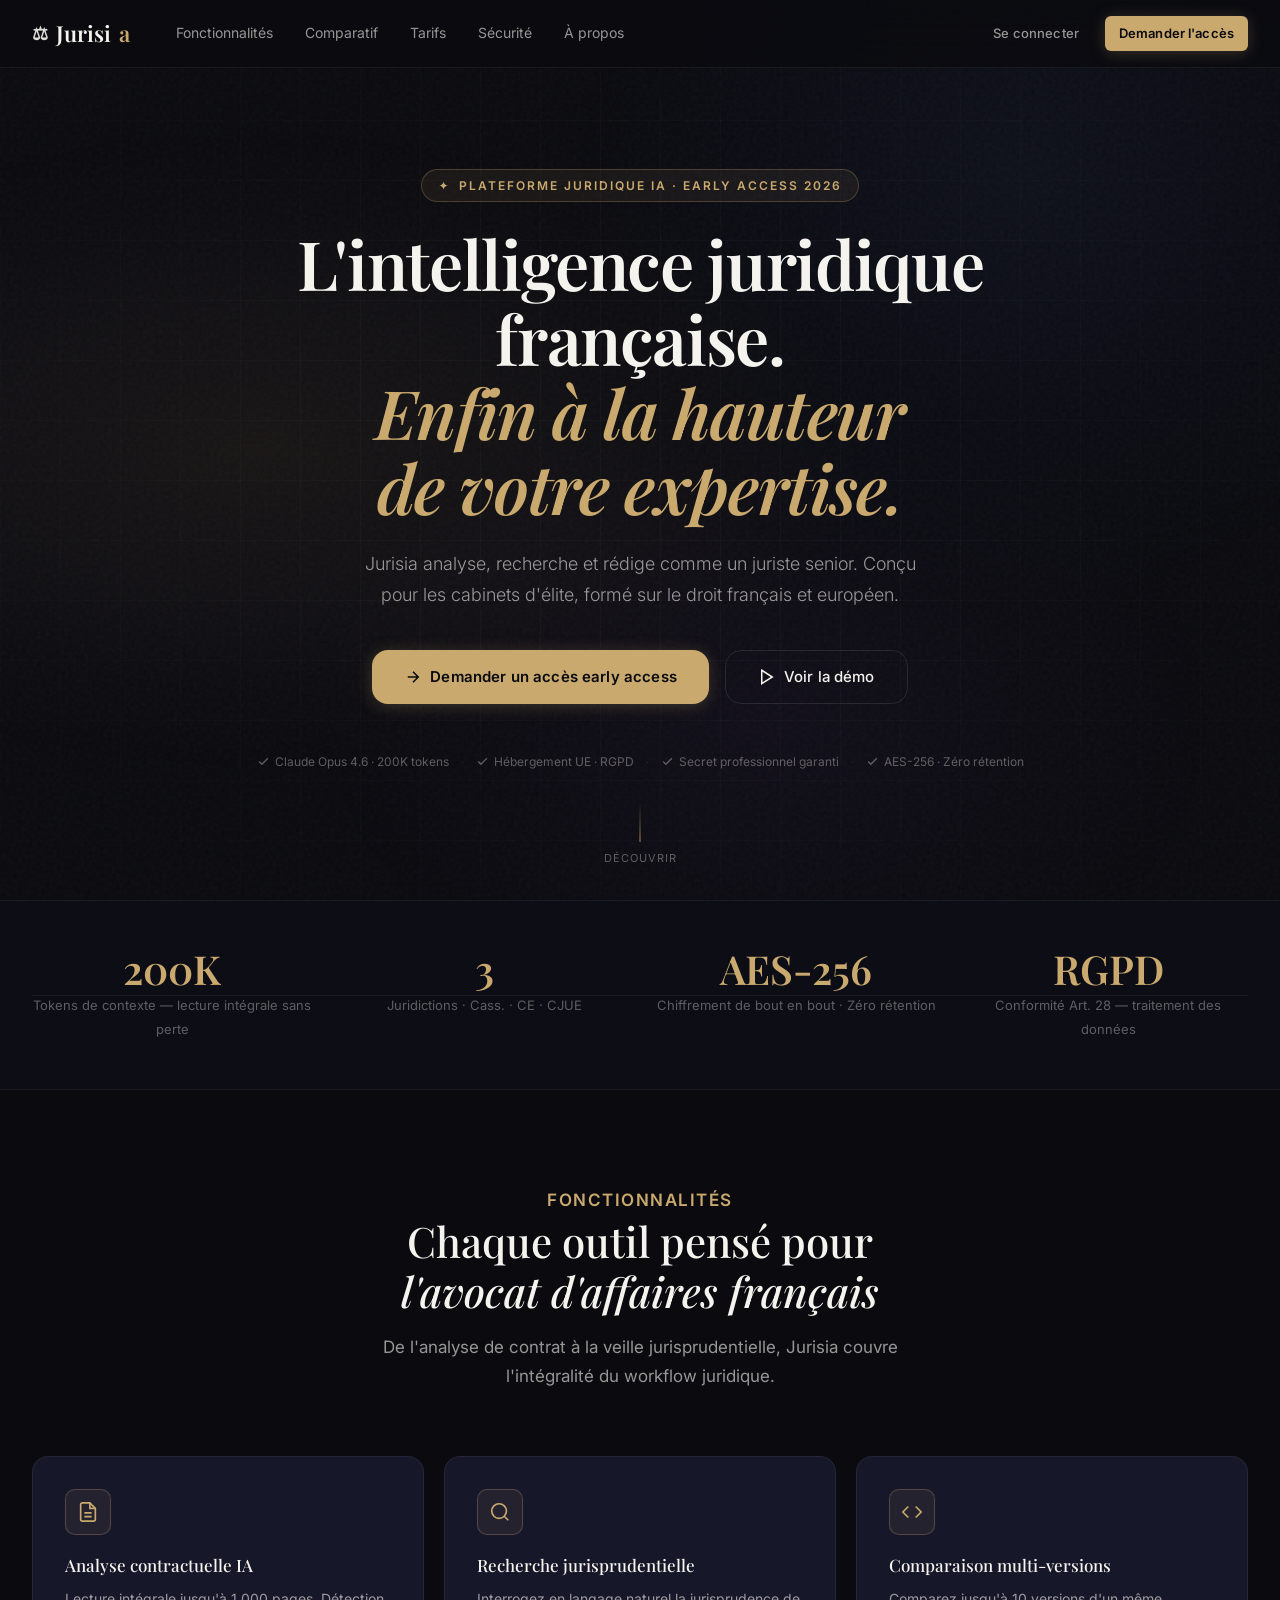
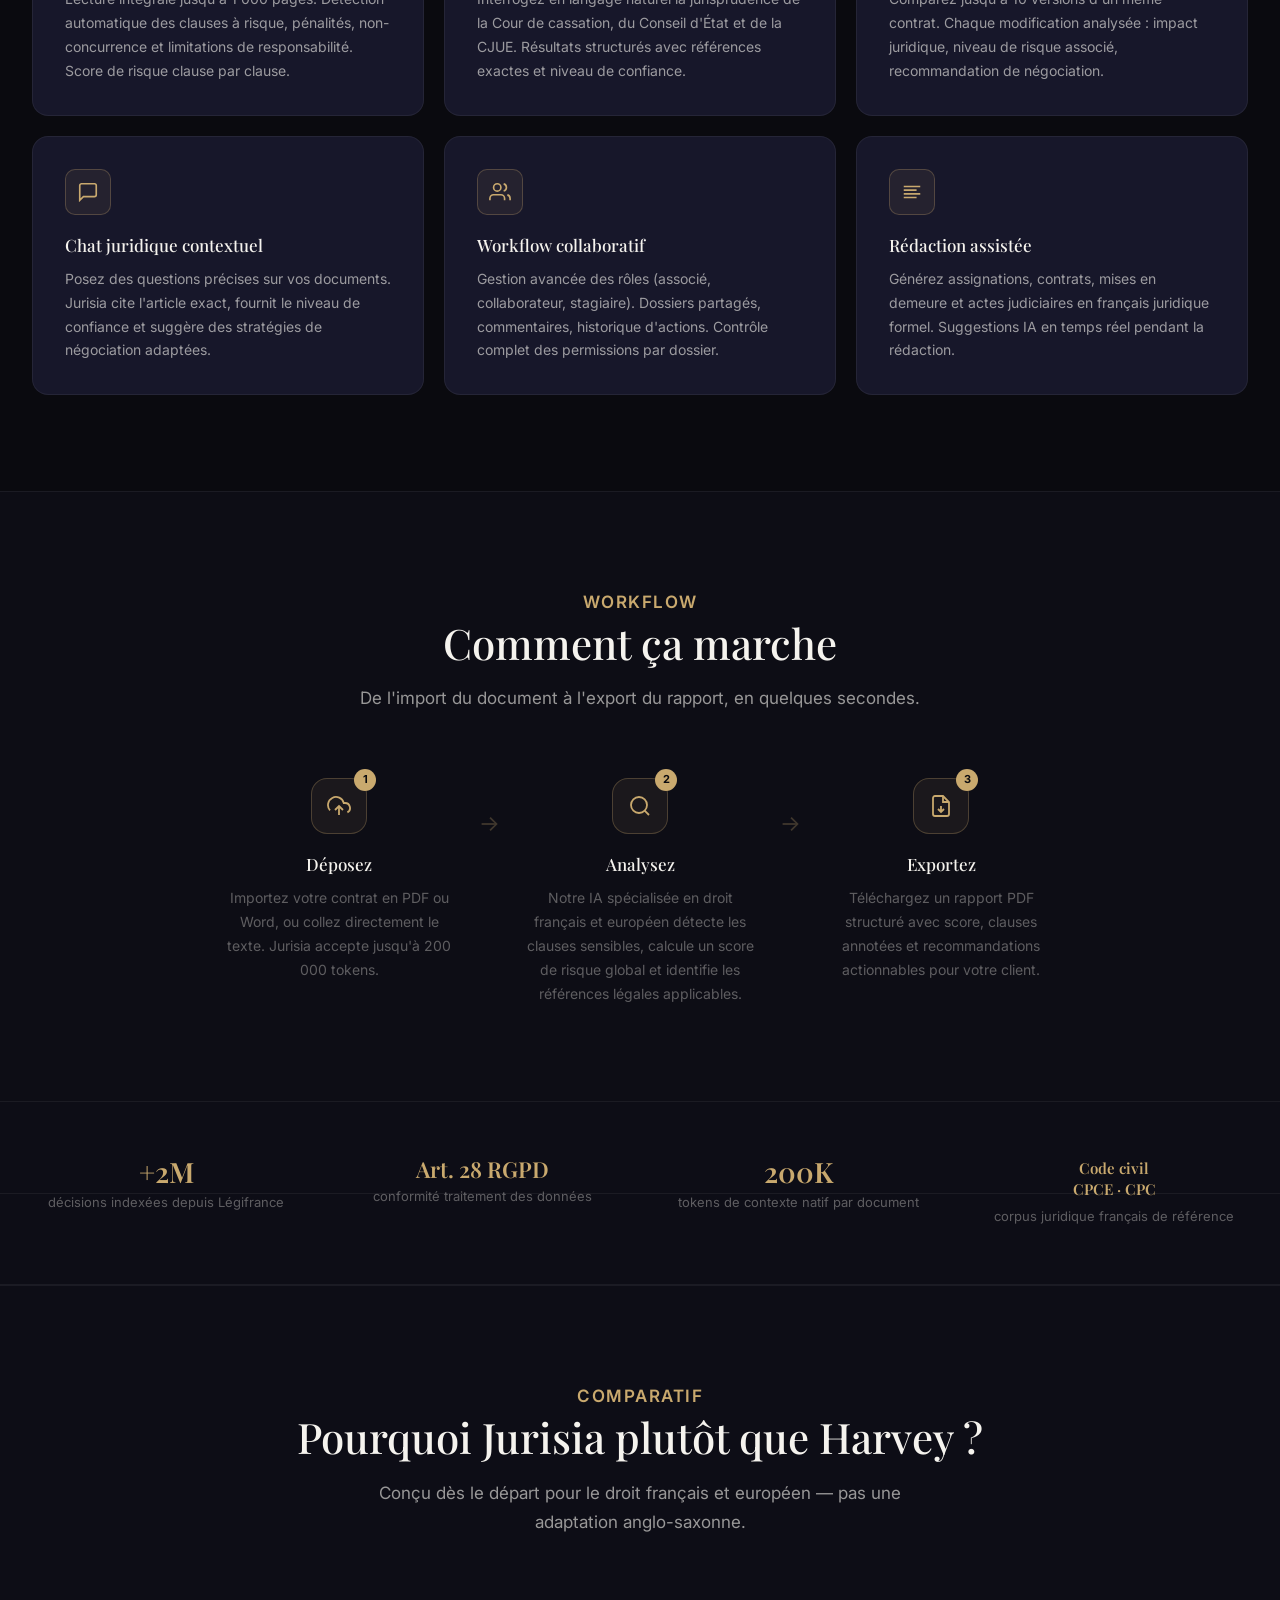
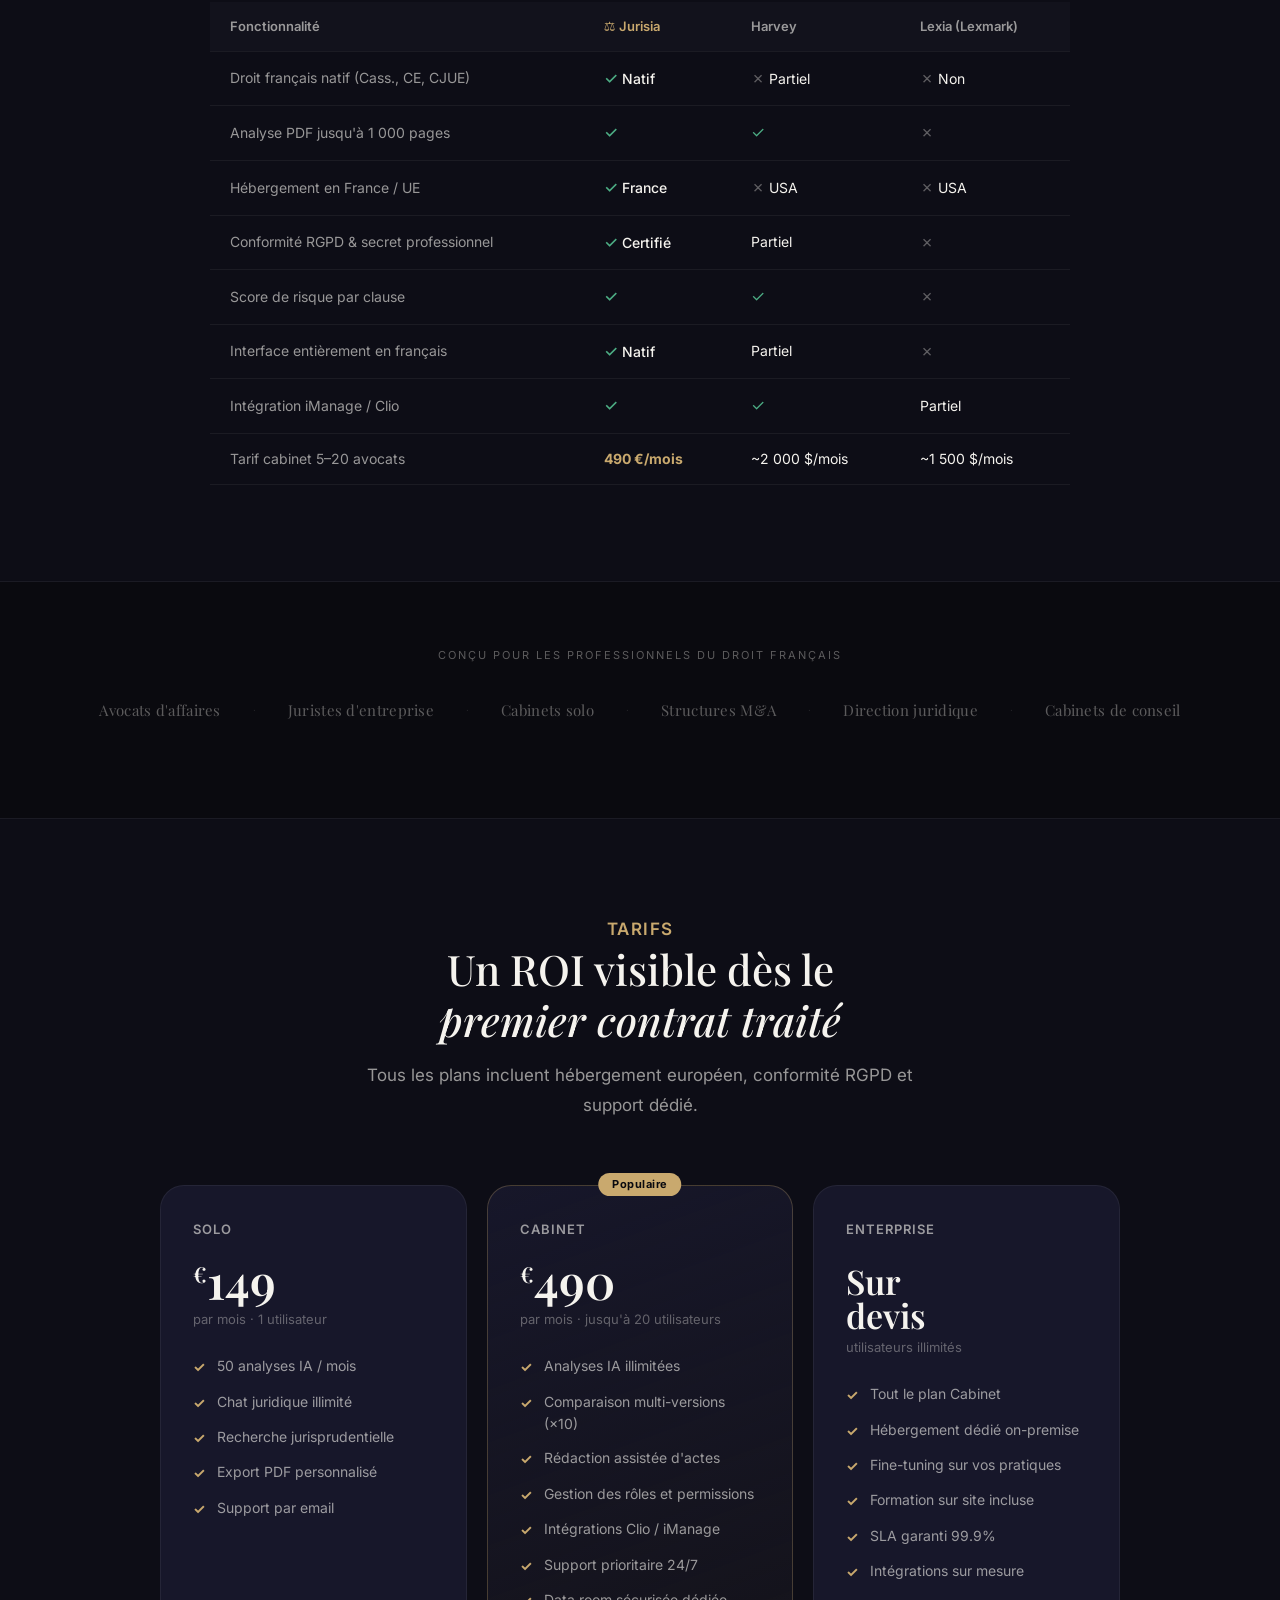
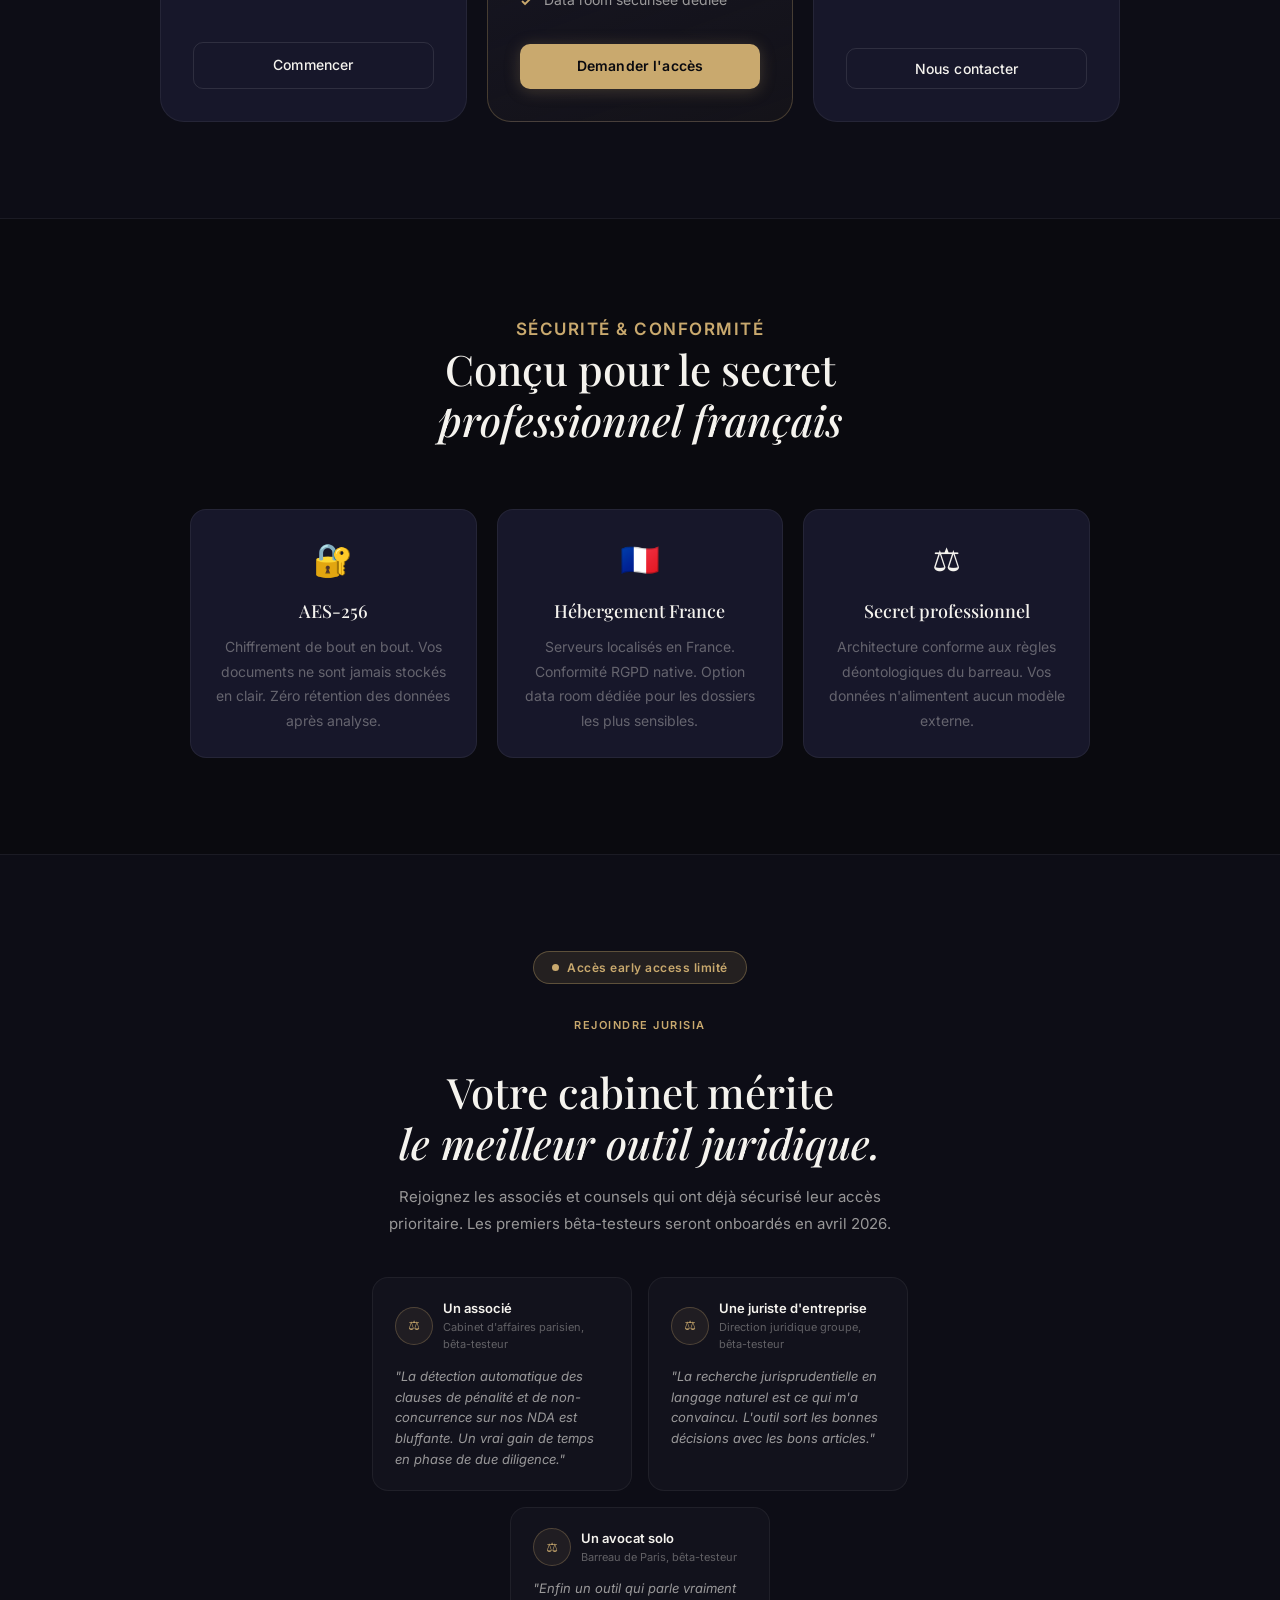
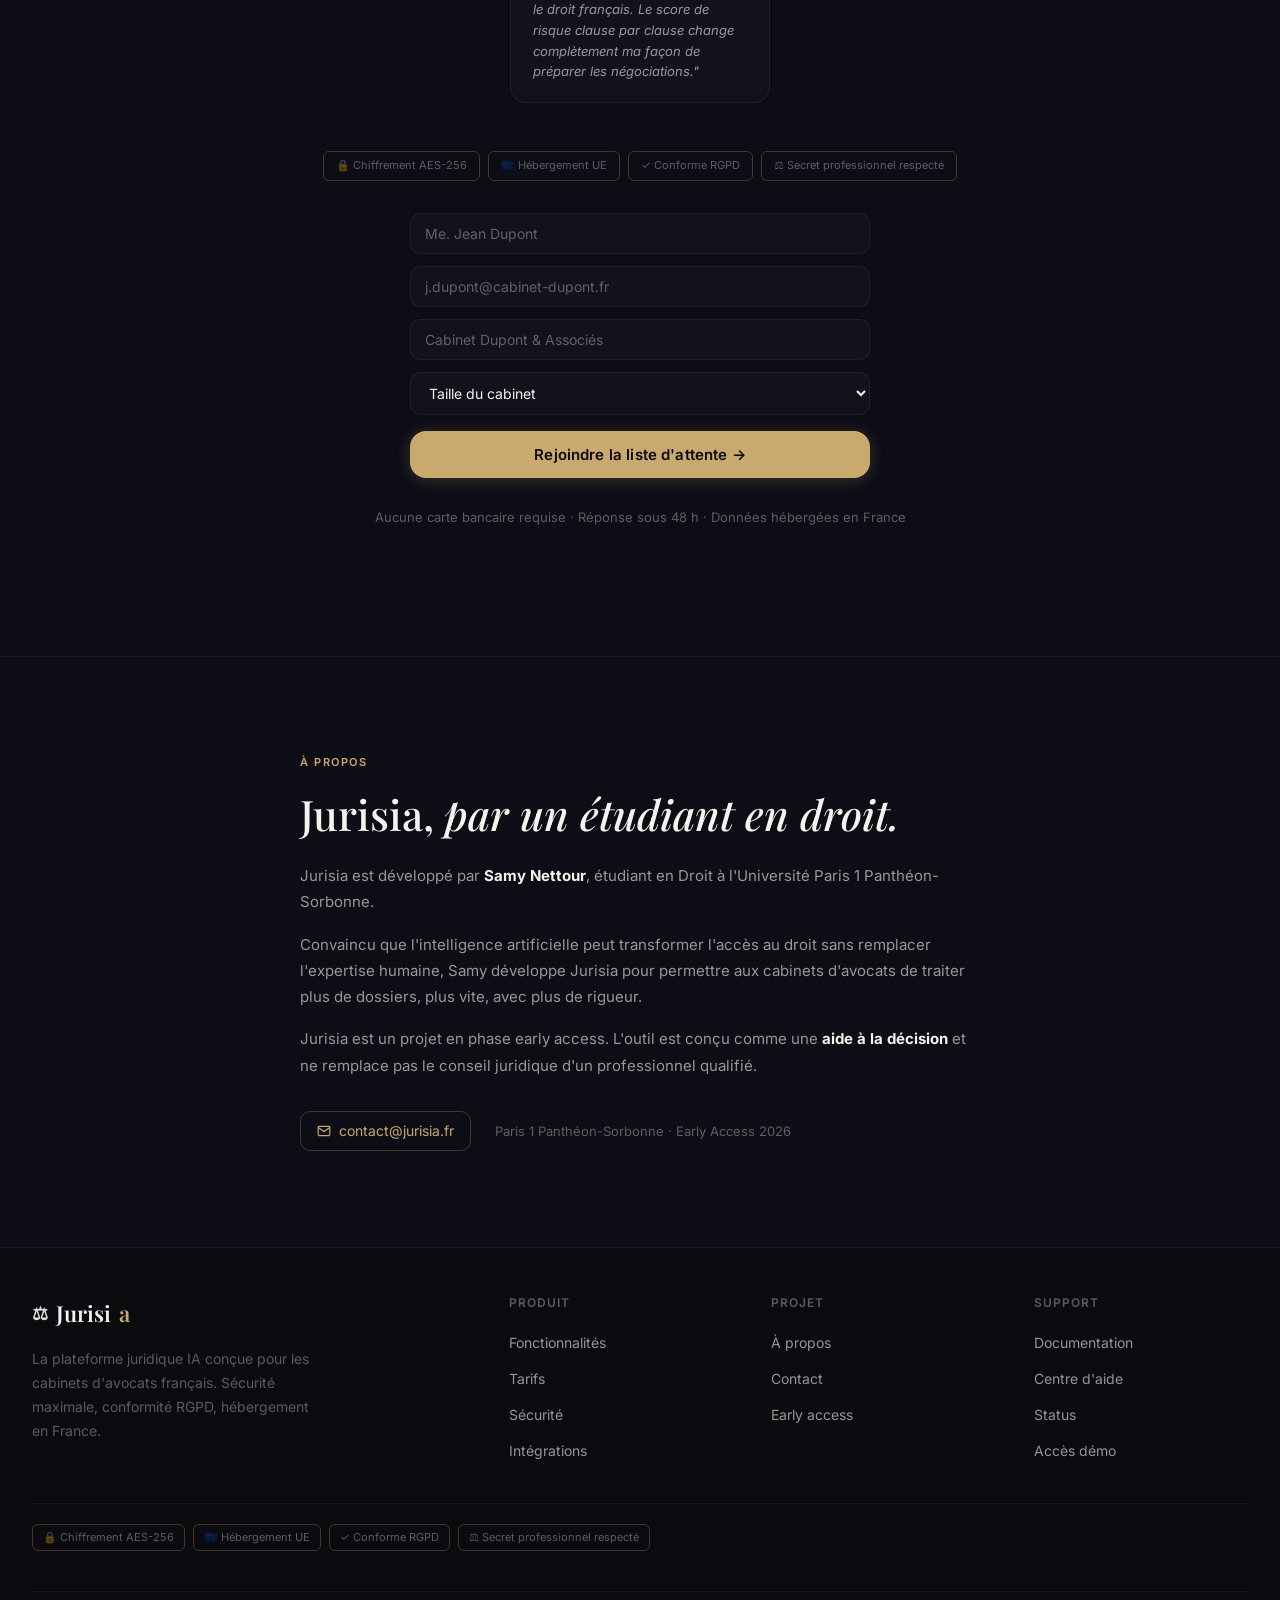
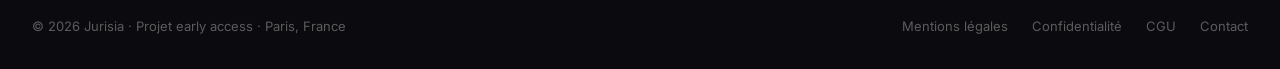
==== index.html @ a49a8536 "premier commit Jurisia" ====
<!DOCTYPE html>
<html lang="fr">
<head>
  <meta charset="UTF-8" />
  <meta name="viewport" content="width=device-width, initial-scale=1.0" />
  <title>Jurisia — Intelligence juridique française</title>
  <meta name="description" content="Jurisia analyse vos contrats et recherche la jurisprudence française et européenne grâce à l'IA." />
  <link rel="stylesheet" href="styles.css" />
</head>
<body>

<!-- ══ NAVIGATION ══ -->
<nav class="landing-nav" id="nav">
  <div class="nav-inner">
    <a href="index.html" class="logo">
      <span class="logo-icon">⚖</span>
      Jurisi<span class="logo-accent">a</span>
    </a>
    <div class="nav-links">
      <a href="#fonctionnalites">Fonctionnalités</a>
      <a href="#comparaison">Comparatif</a>
      <a href="#tarifs">Tarifs</a>
      <a href="#securite">Sécurité</a>
      <a href="#apropos">À propos</a>
    </div>
    <div class="nav-cta">
      <a href="dashboard.html" class="btn btn-ghost btn-sm">Se connecter</a>
      <a href="dashboard.html" class="btn btn-primary btn-sm">Demander l'accès</a>
    </div>
  </div>
</nav>

<!-- ══ HERO ══ -->
<section class="hero">
  <div class="hero-bg"></div>
  <div class="hero-grid"></div>

  <div class="hero-content">
    <div class="hero-eyebrow">
      <span>✦</span>
      Plateforme juridique IA · Early Access 2026
    </div>

    <h1 class="hero-title">
      L'intelligence juridique française.<br />
      <em>Enfin à la hauteur<br />de votre expertise.</em>
    </h1>

    <p class="hero-subtitle">
      Jurisia analyse, recherche et rédige comme un juriste senior. Conçu pour les cabinets d'élite, formé sur le droit français et européen.
    </p>

    <div class="hero-ctas">
      <a href="dashboard.html" class="btn btn-primary btn-lg">
        <svg width="18" height="18" viewBox="0 0 24 24" fill="none" stroke="currentColor" stroke-width="2"><path d="M5 12h14M12 5l7 7-7 7"/></svg>
        Demander un accès early access
      </a>
      <a href="dashboard.html" class="btn btn-outline btn-lg">
        <svg width="18" height="18" viewBox="0 0 24 24" fill="none" stroke="currentColor" stroke-width="2"><polygon points="5 3 19 12 5 21 5 3"/></svg>
        Voir la démo
      </a>
    </div>

    <div class="hero-trust">
      <span class="trust-item">
        <svg width="13" height="13" viewBox="0 0 24 24" fill="none" stroke="currentColor" stroke-width="2.5"><polyline points="20 6 9 17 4 12"/></svg>
        Claude Opus 4.6 · 200K tokens
      </span>
      <span class="trust-sep">·</span>
      <span class="trust-item">
        <svg width="13" height="13" viewBox="0 0 24 24" fill="none" stroke="currentColor" stroke-width="2.5"><polyline points="20 6 9 17 4 12"/></svg>
        Hébergement UE · RGPD
      </span>
      <span class="trust-sep">·</span>
      <span class="trust-item">
        <svg width="13" height="13" viewBox="0 0 24 24" fill="none" stroke="currentColor" stroke-width="2.5"><polyline points="20 6 9 17 4 12"/></svg>
        Secret professionnel garanti
      </span>
      <span class="trust-sep">·</span>
      <span class="trust-item">
        <svg width="13" height="13" viewBox="0 0 24 24" fill="none" stroke="currentColor" stroke-width="2.5"><polyline points="20 6 9 17 4 12"/></svg>
        AES-256 · Zéro rétention
      </span>
    </div>
  </div>

  <div class="scroll-indicator">
    <div class="scroll-indicator-line"></div>
    <span>Découvrir</span>
  </div>
</section>

<!-- ══ STATS ══ -->
<section class="stats-bar reveal">
  <div class="stats-inner">
    <div class="stat-item">
      <span class="stat-num">200K</span>
      <span class="stat-label">Tokens de contexte — lecture intégrale sans perte</span>
    </div>
    <div class="stat-item">
      <span class="stat-num">3</span>
      <span class="stat-label">Juridictions · Cass. · CE · CJUE</span>
    </div>
    <div class="stat-item">
      <span class="stat-num">AES-256</span>
      <span class="stat-label">Chiffrement de bout en bout · Zéro rétention</span>
    </div>
    <div class="stat-item">
      <span class="stat-num">RGPD</span>
      <span class="stat-label">Conformité Art. 28 — traitement des données</span>
    </div>
  </div>
</section>

<!-- ══ FEATURES ══ -->
<section id="fonctionnalites" style="background: var(--bg);">
  <div class="section-wrap">
    <div class="section-header reveal">
      <p class="section-label">Fonctionnalités</p>
      <h2>Chaque outil pensé pour<br /><em>l'avocat d'affaires français</em></h2>
      <p>De l'analyse de contrat à la veille jurisprudentielle, Jurisia couvre l'intégralité du workflow juridique.</p>
    </div>

    <div class="features-grid">
      <div class="feature-card reveal reveal-delay-1">
        <div class="feature-icon">
          <svg width="22" height="22" viewBox="0 0 24 24" fill="none" stroke="currentColor" stroke-width="1.8"><path d="M14 2H6a2 2 0 0 0-2 2v16a2 2 0 0 0 2 2h12a2 2 0 0 0 2-2V8z"/><polyline points="14 2 14 8 20 8"/><line x1="16" y1="13" x2="8" y2="13"/><line x1="16" y1="17" x2="8" y2="17"/></svg>
        </div>
        <h3>Analyse contractuelle IA</h3>
        <p>Lecture intégrale jusqu'à 1 000 pages. Détection automatique des clauses à risque, pénalités, non-concurrence et limitations de responsabilité. Score de risque clause par clause.</p>
      </div>

      <div class="feature-card reveal reveal-delay-2">
        <div class="feature-icon">
          <svg width="22" height="22" viewBox="0 0 24 24" fill="none" stroke="currentColor" stroke-width="1.8"><circle cx="11" cy="11" r="8"/><path d="m21 21-4.35-4.35"/></svg>
        </div>
        <h3>Recherche jurisprudentielle</h3>
        <p>Interrogez en langage naturel la jurisprudence de la Cour de cassation, du Conseil d'État et de la CJUE. Résultats structurés avec références exactes et niveau de confiance.</p>
      </div>

      <div class="feature-card reveal reveal-delay-3">
        <div class="feature-icon">
          <svg width="22" height="22" viewBox="0 0 24 24" fill="none" stroke="currentColor" stroke-width="1.8"><polyline points="16 18 22 12 16 6"/><polyline points="8 6 2 12 8 18"/></svg>
        </div>
        <h3>Comparaison multi-versions</h3>
        <p>Comparez jusqu'à 10 versions d'un même contrat. Chaque modification analysée : impact juridique, niveau de risque associé, recommandation de négociation.</p>
      </div>

      <div class="feature-card reveal reveal-delay-1">
        <div class="feature-icon">
          <svg width="22" height="22" viewBox="0 0 24 24" fill="none" stroke="currentColor" stroke-width="1.8"><path d="M21 15a2 2 0 0 1-2 2H7l-4 4V5a2 2 0 0 1 2-2h14a2 2 0 0 1 2 2z"/></svg>
        </div>
        <h3>Chat juridique contextuel</h3>
        <p>Posez des questions précises sur vos documents. Jurisia cite l'article exact, fournit le niveau de confiance et suggère des stratégies de négociation adaptées.</p>
      </div>

      <div class="feature-card reveal reveal-delay-2">
        <div class="feature-icon">
          <svg width="22" height="22" viewBox="0 0 24 24" fill="none" stroke="currentColor" stroke-width="1.8"><path d="M17 21v-2a4 4 0 0 0-4-4H5a4 4 0 0 0-4 4v2"/><circle cx="9" cy="7" r="4"/><path d="M23 21v-2a4 4 0 0 0-3-3.87"/><path d="M16 3.13a4 4 0 0 1 0 7.75"/></svg>
        </div>
        <h3>Workflow collaboratif</h3>
        <p>Gestion avancée des rôles (associé, collaborateur, stagiaire). Dossiers partagés, commentaires, historique d'actions. Contrôle complet des permissions par dossier.</p>
      </div>

      <div class="feature-card reveal reveal-delay-3">
        <div class="feature-icon">
          <svg width="22" height="22" viewBox="0 0 24 24" fill="none" stroke="currentColor" stroke-width="1.8"><line x1="17" y1="10" x2="3" y2="10"/><line x1="21" y1="6" x2="3" y2="6"/><line x1="21" y1="14" x2="3" y2="14"/><line x1="17" y1="18" x2="3" y2="18"/></svg>
        </div>
        <h3>Rédaction assistée</h3>
        <p>Générez assignations, contrats, mises en demeure et actes judiciaires en français juridique formel. Suggestions IA en temps réel pendant la rédaction.</p>
      </div>
    </div>
  </div>
</section>

<!-- ══ COMMENT ÇA MARCHE ══ -->
<section style="background:#0D0D15;border-top:1px solid var(--border);border-bottom:1px solid var(--border);">
  <div class="section-wrap">
    <div class="section-header reveal">
      <p class="section-label">Workflow</p>
      <h2>Comment ça marche</h2>
      <p>De l'import du document à l'export du rapport, en quelques secondes.</p>
    </div>

    <div style="display:flex;align-items:flex-start;gap:0;flex-wrap:wrap;justify-content:center;margin-top:var(--space-12);" class="reveal">

      <!-- Étape 1 -->
      <div style="flex:1;min-width:220px;max-width:280px;text-align:center;padding:0 var(--space-6);">
        <div style="width:56px;height:56px;background:var(--gold-pale);border:1px solid var(--border-gold);border-radius:var(--r-lg);display:flex;align-items:center;justify-content:center;margin:0 auto var(--space-5);position:relative;">
          <svg width="24" height="24" viewBox="0 0 24 24" fill="none" stroke="var(--gold)" stroke-width="1.8"><polyline points="16 16 12 12 8 16"/><line x1="12" y1="12" x2="12" y2="21"/><path d="M20.39 18.39A5 5 0 0 0 18 9h-1.26A8 8 0 1 0 3 16.3"/></svg>
          <span style="position:absolute;top:-10px;right:-10px;width:22px;height:22px;background:var(--gold);color:var(--bg);border-radius:50%;font-size:11px;font-weight:700;display:flex;align-items:center;justify-content:center;">1</span>
        </div>
        <h4 style="font-family:'Playfair Display',serif;font-size:17px;margin-bottom:var(--space-3);color:var(--text);">Déposez</h4>
        <p style="font-size:14px;color:var(--text-3);line-height:1.7;">Importez votre contrat en PDF ou Word, ou collez directement le texte. Jurisia accepte jusqu'à 200 000 tokens.</p>
      </div>

      <!-- Flèche -->
      <div style="display:flex;align-items:center;padding-top:28px;color:var(--border-gold);font-size:22px;flex-shrink:0;">→</div>

      <!-- Étape 2 -->
      <div style="flex:1;min-width:220px;max-width:280px;text-align:center;padding:0 var(--space-6);">
        <div style="width:56px;height:56px;background:var(--gold-pale);border:1px solid var(--border-gold);border-radius:var(--r-lg);display:flex;align-items:center;justify-content:center;margin:0 auto var(--space-5);position:relative;">
          <svg width="24" height="24" viewBox="0 0 24 24" fill="none" stroke="var(--gold)" stroke-width="1.8"><circle cx="11" cy="11" r="8"/><path d="m21 21-4.35-4.35"/></svg>
          <span style="position:absolute;top:-10px;right:-10px;width:22px;height:22px;background:var(--gold);color:var(--bg);border-radius:50%;font-size:11px;font-weight:700;display:flex;align-items:center;justify-content:center;">2</span>
        </div>
        <h4 style="font-family:'Playfair Display',serif;font-size:17px;margin-bottom:var(--space-3);color:var(--text);">Analysez</h4>
        <p style="font-size:14px;color:var(--text-3);line-height:1.7;">Notre IA spécialisée en droit français et européen détecte les clauses sensibles, calcule un score de risque global et identifie les références légales applicables.</p>
      </div>

      <!-- Flèche -->
      <div style="display:flex;align-items:center;padding-top:28px;color:var(--border-gold);font-size:22px;flex-shrink:0;">→</div>

      <!-- Étape 3 -->
      <div style="flex:1;min-width:220px;max-width:280px;text-align:center;padding:0 var(--space-6);">
        <div style="width:56px;height:56px;background:var(--gold-pale);border:1px solid var(--border-gold);border-radius:var(--r-lg);display:flex;align-items:center;justify-content:center;margin:0 auto var(--space-5);position:relative;">
          <svg width="24" height="24" viewBox="0 0 24 24" fill="none" stroke="var(--gold)" stroke-width="1.8"><path d="M14 2H6a2 2 0 0 0-2 2v16a2 2 0 0 0 2 2h12a2 2 0 0 0 2-2V8z"/><polyline points="14 2 14 8 20 8"/><path d="M12 18v-6M9 15l3 3 3-3"/></svg>
          <span style="position:absolute;top:-10px;right:-10px;width:22px;height:22px;background:var(--gold);color:var(--bg);border-radius:50%;font-size:11px;font-weight:700;display:flex;align-items:center;justify-content:center;">3</span>
        </div>
        <h4 style="font-family:'Playfair Display',serif;font-size:17px;margin-bottom:var(--space-3);color:var(--text);">Exportez</h4>
        <p style="font-size:14px;color:var(--text-3);line-height:1.7;">Téléchargez un rapport PDF structuré avec score, clauses annotées et recommandations actionnables pour votre client.</p>
      </div>

    </div>
  </div>
</section>

<!-- ══ CHIFFRES LÉGAUX ══ -->
<section style="background:var(--bg-surface);border-bottom:1px solid var(--border);">
  <div class="stats-inner reveal" style="padding:var(--space-10) var(--space-6);">
    <div class="stat-item">
      <span class="stat-num" style="font-size:28px;">+2M</span>
      <span class="stat-label">décisions indexées depuis Légifrance</span>
    </div>
    <div class="stat-item">
      <span class="stat-num" style="font-size:22px;letter-spacing:0;">Art. 28 RGPD</span>
      <span class="stat-label">conformité traitement des données</span>
    </div>
    <div class="stat-item">
      <span class="stat-num" style="font-size:28px;">200K</span>
      <span class="stat-label">tokens de contexte natif par document</span>
    </div>
    <div class="stat-item">
      <span class="stat-num" style="font-size:15px;letter-spacing:0;line-height:1.4;">Code civil<br/>CPCE · CPC</span>
      <span class="stat-label">corpus juridique français de référence</span>
    </div>
  </div>
</section>

<!-- ══ COMPARISON ══ -->
<section id="comparaison" class="comparison-wrap">
  <div class="section-wrap" style="padding-top:0;padding-bottom:0;">
    <div class="section-header reveal">
      <p class="section-label">Comparatif</p>
      <h2>Pourquoi Jurisia plutôt que Harvey ?</h2>
      <p>Conçu dès le départ pour le droit français et européen — pas une adaptation anglo-saxonne.</p>
    </div>
    <div class="compare-table-wrap reveal">
      <table class="compare-table">
        <thead>
          <tr>
            <th>Fonctionnalité</th>
            <th class="highlight-col">⚖ Jurisia</th>
            <th>Harvey</th>
            <th>Lexia (Lexmark)</th>
          </tr>
        </thead>
        <tbody>
          <tr><td>Droit français natif (Cass., CE, CJUE)</td><td class="highlight-col"><span class="check">✓</span> Natif</td><td><span class="cross">✗</span> Partiel</td><td><span class="cross">✗</span> Non</td></tr>
          <tr><td>Analyse PDF jusqu'à 1 000 pages</td><td class="highlight-col"><span class="check">✓</span></td><td><span class="check">✓</span></td><td><span class="cross">✗</span></td></tr>
          <tr><td>Hébergement en France / UE</td><td class="highlight-col"><span class="check">✓</span> France</td><td><span class="cross">✗</span> USA</td><td><span class="cross">✗</span> USA</td></tr>
          <tr><td>Conformité RGPD & secret professionnel</td><td class="highlight-col"><span class="check">✓</span> Certifié</td><td>Partiel</td><td><span class="cross">✗</span></td></tr>
          <tr><td>Score de risque par clause</td><td class="highlight-col"><span class="check">✓</span></td><td><span class="check">✓</span></td><td><span class="cross">✗</span></td></tr>
          <tr><td>Interface entièrement en français</td><td class="highlight-col"><span class="check">✓</span> Natif</td><td>Partiel</td><td><span class="cross">✗</span></td></tr>
          <tr><td>Intégration iManage / Clio</td><td class="highlight-col"><span class="check">✓</span></td><td><span class="check">✓</span></td><td>Partiel</td></tr>
          <tr><td>Tarif cabinet 5–20 avocats</td><td class="highlight-col"><strong style="color:var(--gold)">490 €/mois</strong></td><td>~2 000 $/mois</td><td>~1 500 $/mois</td></tr>
        </tbody>
      </table>
    </div>
  </div>
</section>

<!-- ══ TARGET AUDIENCE ══ -->
<section style="background:var(--bg);">
  <div class="trusted-wrap reveal">
    <p class="trusted-label">Conçu pour les professionnels du droit français</p>
    <div class="trusted-logos">
      <span class="trusted-firm">Avocats d'affaires</span>
      <span class="trust-sep" style="color:var(--border-md)">·</span>
      <span class="trusted-firm">Juristes d'entreprise</span>
      <span class="trust-sep" style="color:var(--border-md)">·</span>
      <span class="trusted-firm">Cabinets solo</span>
      <span class="trust-sep" style="color:var(--border-md)">·</span>
      <span class="trusted-firm">Structures M&amp;A</span>
      <span class="trust-sep" style="color:var(--border-md)">·</span>
      <span class="trusted-firm">Direction juridique</span>
      <span class="trust-sep" style="color:var(--border-md)">·</span>
      <span class="trusted-firm">Cabinets de conseil</span>
    </div>
  </div>
</section>

<!-- ══ PRICING ══ -->
<section id="tarifs" style="background:var(--bg-surface);border-top:1px solid var(--border);border-bottom:1px solid var(--border);">
  <div class="section-wrap">
    <div class="section-header reveal">
      <p class="section-label">Tarifs</p>
      <h2>Un ROI visible dès le<br /><em>premier contrat traité</em></h2>
      <p>Tous les plans incluent hébergement européen, conformité RGPD et support dédié.</p>
    </div>
    <div class="pricing-grid reveal">
      <div class="pricing-card">
        <p class="plan-name">Solo</p>
        <div class="plan-price"><sup>€</sup>149</div>
        <p class="plan-period">par mois · 1 utilisateur</p>
        <ul class="plan-features">
          <li class="plan-feature">50 analyses IA / mois</li>
          <li class="plan-feature">Chat juridique illimité</li>
          <li class="plan-feature">Recherche jurisprudentielle</li>
          <li class="plan-feature">Export PDF personnalisé</li>
          <li class="plan-feature">Support par email</li>
        </ul>
        <a href="dashboard.html" class="btn btn-outline btn-full">Commencer</a>
      </div>
      <div class="pricing-card featured">
        <p class="plan-name">Cabinet</p>
        <div class="plan-price"><sup>€</sup>490</div>
        <p class="plan-period">par mois · jusqu'à 20 utilisateurs</p>
        <ul class="plan-features">
          <li class="plan-feature">Analyses IA illimitées</li>
          <li class="plan-feature">Comparaison multi-versions (×10)</li>
          <li class="plan-feature">Rédaction assistée d'actes</li>
          <li class="plan-feature">Gestion des rôles et permissions</li>
          <li class="plan-feature">Intégrations Clio / iManage</li>
          <li class="plan-feature">Support prioritaire 24/7</li>
          <li class="plan-feature">Data room sécurisée dédiée</li>
        </ul>
        <a href="dashboard.html" class="btn btn-primary btn-full">Demander l'accès</a>
      </div>
      <div class="pricing-card">
        <p class="plan-name">Enterprise</p>
        <div class="plan-price" style="font-size:34px;padding-top:8px;">Sur<br/>devis</div>
        <p class="plan-period">utilisateurs illimités</p>
        <ul class="plan-features">
          <li class="plan-feature">Tout le plan Cabinet</li>
          <li class="plan-feature">Hébergement dédié on-premise</li>
          <li class="plan-feature">Fine-tuning sur vos pratiques</li>
          <li class="plan-feature">Formation sur site incluse</li>
          <li class="plan-feature">SLA garanti 99.9%</li>
          <li class="plan-feature">Intégrations sur mesure</li>
        </ul>
        <button class="btn btn-outline btn-full">Nous contacter</button>
      </div>
    </div>
  </div>
</section>

<!-- ══ SECURITY ══ -->
<section id="securite" style="background:var(--bg);">
  <div class="section-wrap">
    <div class="section-header reveal">
      <p class="section-label">Sécurité & Conformité</p>
      <h2>Conçu pour le secret<br /><em>professionnel français</em></h2>
    </div>
    <div class="three-col" style="max-width:900px;margin:0 auto;">
      <div class="card card-hover reveal reveal-delay-1" style="text-align:center;">
        <div style="font-size:32px;margin-bottom:var(--space-4);">🔐</div>
        <h4 style="margin-bottom:var(--space-3);font-family:'Playfair Display',serif;">AES-256</h4>
        <p style="font-size:14px;color:var(--text-3);">Chiffrement de bout en bout. Vos documents ne sont jamais stockés en clair. Zéro rétention des données après analyse.</p>
      </div>
      <div class="card card-hover reveal reveal-delay-2" style="text-align:center;">
        <div style="font-size:32px;margin-bottom:var(--space-4);">🇫🇷</div>
        <h4 style="margin-bottom:var(--space-3);font-family:'Playfair Display',serif;">Hébergement France</h4>
        <p style="font-size:14px;color:var(--text-3);">Serveurs localisés en France. Conformité RGPD native. Option data room dédiée pour les dossiers les plus sensibles.</p>
      </div>
      <div class="card card-hover reveal reveal-delay-3" style="text-align:center;">
        <div style="font-size:32px;margin-bottom:var(--space-4);">⚖</div>
        <h4 style="margin-bottom:var(--space-3);font-family:'Playfair Display',serif;">Secret professionnel</h4>
        <p style="font-size:14px;color:var(--text-3);">Architecture conforme aux règles déontologiques du barreau. Vos données n'alimentent aucun modèle externe.</p>
      </div>
    </div>
  </div>
</section>

<!-- ══ WAITLIST EARLY ACCESS ══ -->
<section class="cta-section" id="waitlist">
  <div class="cta-inner reveal" style="max-width:680px;">

    <!-- Early access badge -->
    <div style="display:flex;justify-content:center;margin-bottom:32px;">
      <span style="display:inline-flex;align-items:center;gap:8px;padding:6px 18px;background:rgba(201,169,110,0.12);border:1px solid rgba(201,169,110,0.35);border-radius:20px;font-size:12px;font-weight:600;color:var(--gold);letter-spacing:0.5px;">
        <span style="width:7px;height:7px;background:var(--gold);border-radius:50%;animation:blink 1.4s ease-in-out infinite;display:inline-block;"></span>
        Accès early access limité
      </span>
    </div>

    <p class="section-label" style="text-align:center;">Rejoindre Jurisia</p>
    <h2>Votre cabinet mérite<br /><em>le meilleur outil juridique.</em></h2>
    <p style="max-width:520px;margin:0 auto 40px;">Rejoignez les associés et counsels qui ont déjà sécurisé leur accès prioritaire. Les premiers bêta-testeurs seront onboardés en avril 2026.</p>

    <!-- Témoignages anonymisés bêta-testeurs -->
    <div style="display:flex;gap:16px;justify-content:center;flex-wrap:wrap;margin-bottom:48px;">

      <div style="background:var(--bg-elevated);border:1px solid var(--border);border-radius:var(--r-lg);padding:20px 22px;max-width:260px;text-align:left;flex:1;min-width:220px;">
        <div style="display:flex;align-items:center;gap:10px;margin-bottom:12px;">
          <div style="width:38px;height:38px;background:var(--gold-pale);border:1px solid var(--border-gold);border-radius:50%;display:flex;align-items:center;justify-content:center;color:var(--gold);font-weight:700;font-size:13px;flex-shrink:0;">⚖</div>
          <div>
            <div style="font-size:13px;font-weight:600;color:var(--text);">Un associé</div>
            <div style="font-size:11px;color:var(--text-3);">Cabinet d'affaires parisien, bêta-testeur</div>
          </div>
        </div>
        <p style="font-size:13px;color:var(--text-2);line-height:1.6;font-style:italic;margin:0;">"La détection automatique des clauses de pénalité et de non-concurrence sur nos NDA est bluffante. Un vrai gain de temps en phase de due diligence."</p>
      </div>

      <div style="background:var(--bg-elevated);border:1px solid var(--border);border-radius:var(--r-lg);padding:20px 22px;max-width:260px;text-align:left;flex:1;min-width:220px;">
        <div style="display:flex;align-items:center;gap:10px;margin-bottom:12px;">
          <div style="width:38px;height:38px;background:var(--gold-pale);border:1px solid var(--border-gold);border-radius:50%;display:flex;align-items:center;justify-content:center;color:var(--gold);font-weight:700;font-size:13px;flex-shrink:0;">⚖</div>
          <div>
            <div style="font-size:13px;font-weight:600;color:var(--text);">Une juriste d'entreprise</div>
            <div style="font-size:11px;color:var(--text-3);">Direction juridique groupe, bêta-testeur</div>
          </div>
        </div>
        <p style="font-size:13px;color:var(--text-2);line-height:1.6;font-style:italic;margin:0;">"La recherche jurisprudentielle en langage naturel est ce qui m'a convaincu. L'outil sort les bonnes décisions avec les bons articles."</p>
      </div>

      <div style="background:var(--bg-elevated);border:1px solid var(--border);border-radius:var(--r-lg);padding:20px 22px;max-width:260px;text-align:left;flex:1;min-width:220px;">
        <div style="display:flex;align-items:center;gap:10px;margin-bottom:12px;">
          <div style="width:38px;height:38px;background:var(--gold-pale);border:1px solid var(--border-gold);border-radius:50%;display:flex;align-items:center;justify-content:center;color:var(--gold);font-weight:700;font-size:13px;flex-shrink:0;">⚖</div>
          <div>
            <div style="font-size:13px;font-weight:600;color:var(--text);">Un avocat solo</div>
            <div style="font-size:11px;color:var(--text-3);">Barreau de Paris, bêta-testeur</div>
          </div>
        </div>
        <p style="font-size:13px;color:var(--text-2);line-height:1.6;font-style:italic;margin:0;">"Enfin un outil qui parle vraiment le droit français. Le score de risque clause par clause change complètement ma façon de préparer les négociations."</p>
      </div>

    </div>

    <!-- Badges de conformité -->
    <div style="display:flex;gap:8px;justify-content:center;flex-wrap:wrap;margin-bottom:32px;">
      <span style="display:inline-flex;align-items:center;gap:6px;padding:5px 12px;background:transparent;border:1px solid var(--border-gold);border-radius:var(--r-sm);font-size:11px;color:var(--text-3);">🔒 Chiffrement AES-256</span>
      <span style="display:inline-flex;align-items:center;gap:6px;padding:5px 12px;background:transparent;border:1px solid var(--border-gold);border-radius:var(--r-sm);font-size:11px;color:var(--text-3);">🇪🇺 Hébergement UE</span>
      <span style="display:inline-flex;align-items:center;gap:6px;padding:5px 12px;background:transparent;border:1px solid var(--border-gold);border-radius:var(--r-sm);font-size:11px;color:var(--text-3);">✓ Conforme RGPD</span>
      <span style="display:inline-flex;align-items:center;gap:6px;padding:5px 12px;background:transparent;border:1px solid var(--border-gold);border-radius:var(--r-sm);font-size:11px;color:var(--text-3);">⚖ Secret professionnel respecté</span>
    </div>

    <!-- Formulaire waitlist -->
    <div style="max-width:460px;margin:0 auto;" id="waitlistFormWrap">

      <form id="waitlistForm" style="display:flex;flex-direction:column;gap:12px;">
        <input type="text"  id="wlName"    class="input" placeholder="Me. Jean Dupont" autocomplete="name" />
        <input type="email" id="wlEmail"   class="input" placeholder="j.dupont@cabinet-dupont.fr" autocomplete="email" />
        <input type="text"  id="wlCabinet" class="input" placeholder="Cabinet Dupont &amp; Associés" />
        <select id="wlSize" class="input" style="cursor:pointer;">
          <option value="" disabled selected>Taille du cabinet</option>
          <option value="solo">Solo — avocat indépendant</option>
          <option value="2-10">2 à 10 avocats</option>
          <option value="11-50">11 à 50 avocats</option>
          <option value="50+">Plus de 50 avocats</option>
        </select>
        <button type="submit" class="btn btn-primary btn-lg" id="waitlistSubmitBtn" style="width:100%;margin-top:4px;">
          Rejoindre la liste d'attente →
        </button>
        <div id="waitlistError" style="display:none;color:var(--risk-critical);font-size:13px;text-align:center;padding:4px 0;"></div>
      </form>

      <!-- Confirmation (shown after submit) -->
      <div id="waitlistConfirm" style="display:none;padding:36px 24px;text-align:center;background:var(--bg-elevated);border:1px solid var(--border-gold);border-radius:var(--r-lg);">
        <div style="width:52px;height:52px;background:var(--gold-pale);border:1px solid var(--border-gold);border-radius:50%;display:flex;align-items:center;justify-content:center;margin:0 auto 16px;color:var(--gold);font-size:22px;">✓</div>
        <p id="waitlistConfirmMsg" style="font-size:18px;font-family:'Playfair Display',serif;color:var(--text);margin-bottom:8px;line-height:1.4;"></p>
        <p style="font-size:14px;color:var(--text-3);margin:0;">Nous vous contacterons en priorité pour l'accès bêta.</p>
      </div>

    </div>

    <p class="cta-sub" style="margin-top:28px;">Aucune carte bancaire requise · Réponse sous 48 h · Données hébergées en France</p>
  </div>
</section>

<!-- ══ À PROPOS ══ -->
<section id="apropos" style="background:var(--bg-surface);border-top:1px solid var(--border);">
  <div class="section-wrap">
    <div style="max-width:680px;margin:0 auto;" class="reveal">
      <p class="section-label">À propos</p>
      <h2 style="margin-bottom:var(--space-6);">Jurisia, <em>par un étudiant en droit.</em></h2>

      <!-- Photo placeholder : décommenter et remplacer src pour ajouter une photo
      <img src="photo.jpg" alt="Samy Nettour" style="width:80px;height:80px;border-radius:50%;object-fit:cover;margin-bottom:var(--space-6);border:2px solid var(--border-gold);" />
      -->

      <div style="font-size:15px;color:var(--text-2);line-height:1.85;display:flex;flex-direction:column;gap:var(--space-4);">
        <p>Jurisia est développé par <strong style="color:var(--text);">Samy Nettour</strong>, étudiant en Droit à l'Université Paris 1 Panthéon-Sorbonne.</p>
        <p>Convaincu que l'intelligence artificielle peut transformer l'accès au droit sans remplacer l'expertise humaine, Samy développe Jurisia pour permettre aux cabinets d'avocats de traiter plus de dossiers, plus vite, avec plus de rigueur.</p>
        <p>Jurisia est un projet en phase early access. L'outil est conçu comme une <strong style="color:var(--text);">aide à la décision</strong> et ne remplace pas le conseil juridique d'un professionnel qualifié.</p>
      </div>

      <div style="display:flex;align-items:center;gap:var(--space-6);margin-top:var(--space-8);flex-wrap:wrap;">
        <a href="mailto:contact@jurisia.fr" style="display:inline-flex;align-items:center;gap:8px;color:var(--gold);font-size:14px;text-decoration:none;border:1px solid var(--border-gold);padding:8px 16px;border-radius:var(--r-md);">
          <svg width="14" height="14" viewBox="0 0 24 24" fill="none" stroke="currentColor" stroke-width="2"><path d="M4 4h16c1.1 0 2 .9 2 2v12c0 1.1-.9 2-2 2H4c-1.1 0-2-.9-2-2V6c0-1.1.9-2 2-2z"/><polyline points="22,6 12,13 2,6"/></svg>
          contact@jurisia.fr
        </a>
        <span style="font-size:13px;color:var(--text-3);">Paris 1 Panthéon-Sorbonne · Early Access 2026</span>
      </div>
    </div>
  </div>
</section>

<!-- ══ FOOTER ══ -->
<footer class="footer">
  <div class="footer-inner">
    <div class="footer-grid">
      <div class="footer-brand">
        <div class="logo" style="margin-bottom:var(--space-4);">
          <span class="logo-icon">⚖</span>
          Jurisi<span class="logo-accent">a</span>
        </div>
        <p>La plateforme juridique IA conçue pour les cabinets d'avocats français. Sécurité maximale, conformité RGPD, hébergement en France.</p>
      </div>
      <div class="footer-col">
        <h4>Produit</h4>
        <ul>
          <li><a href="#">Fonctionnalités</a></li>
          <li><a href="#">Tarifs</a></li>
          <li><a href="#">Sécurité</a></li>
          <li><a href="#">Intégrations</a></li>
        </ul>
      </div>
      <div class="footer-col">
        <h4>Projet</h4>
        <ul>
          <li><a href="#apropos">À propos</a></li>
          <li><a href="mailto:contact@jurisia.fr">Contact</a></li>
          <li><a href="#waitlist">Early access</a></li>
        </ul>
      </div>
      <div class="footer-col">
        <h4>Support</h4>
        <ul>
          <li><a href="#">Documentation</a></li>
          <li><a href="#">Centre d'aide</a></li>
          <li><a href="#">Status</a></li>
          <li><a href="dashboard.html">Accès démo</a></li>
        </ul>
      </div>
    </div>
    <!-- Badges conformité footer -->
    <div style="display:flex;gap:8px;flex-wrap:wrap;align-items:center;padding:var(--space-5) 0;border-top:1px solid var(--border);margin-bottom:var(--space-5);">
      <span style="display:inline-flex;align-items:center;gap:5px;padding:4px 10px;border:1px solid var(--border-gold);border-radius:var(--r-sm);font-size:11px;color:var(--text-3);">🔒 Chiffrement AES-256</span>
      <span style="display:inline-flex;align-items:center;gap:5px;padding:4px 10px;border:1px solid var(--border-gold);border-radius:var(--r-sm);font-size:11px;color:var(--text-3);">🇪🇺 Hébergement UE</span>
      <span style="display:inline-flex;align-items:center;gap:5px;padding:4px 10px;border:1px solid var(--border-gold);border-radius:var(--r-sm);font-size:11px;color:var(--text-3);">✓ Conforme RGPD</span>
      <span style="display:inline-flex;align-items:center;gap:5px;padding:4px 10px;border:1px solid var(--border-gold);border-radius:var(--r-sm);font-size:11px;color:var(--text-3);">⚖ Secret professionnel respecté</span>
    </div>
    <div class="footer-bottom">
      <span>© 2026 Jurisia · Projet early access · Paris, France</span>
      <div class="footer-bottom-links">
        <a href="#">Mentions légales</a>
        <a href="#">Confidentialité</a>
        <a href="#">CGU</a>
        <a href="mailto:contact@jurisia.fr">Contact</a>
      </div>
    </div>
  </div>
</footer>

<script>
  const nav = document.getElementById('nav');
  window.addEventListener('scroll', () => {
    nav.classList.toggle('scrolled', window.scrollY > 40);
  }, { passive: true });

  const observer = new IntersectionObserver((entries) => {
    entries.forEach(entry => {
      if (entry.isIntersecting) {
        entry.target.classList.add('visible');
        observer.unobserve(entry.target);
      }
    });
  }, { threshold: 0.08, rootMargin: '0px 0px -40px 0px' });
  document.querySelectorAll('.reveal').forEach(el => observer.observe(el));

  // ── Waitlist form ──────────────────────────────────────────────────────────
  const waitlistForm = document.getElementById('waitlistForm');
  if (waitlistForm) {
    waitlistForm.addEventListener('submit', async (e) => {
      e.preventDefault();
      const name    = (document.getElementById('wlName').value    || '').trim();
      const email   = (document.getElementById('wlEmail').value   || '').trim();
      const cabinet = (document.getElementById('wlCabinet').value || '').trim();
      const size    = (document.getElementById('wlSize').value    || '');
      const errEl   = document.getElementById('waitlistError');
      const btn     = document.getElementById('waitlistSubmitBtn');

      // Validation
      errEl.style.display = 'none';
      if (!name || !email || !cabinet || !size) {
        errEl.textContent = 'Veuillez remplir tous les champs.';
        errEl.style.display = 'block';
        return;
      }
      if (!email.includes('@') || !email.includes('.')) {
        errEl.textContent = 'Adresse e-mail invalide.';
        errEl.style.display = 'block';
        return;
      }

      btn.disabled    = true;
      btn.textContent = 'Inscription en cours…';

      // Store in localStorage
      try {
        const entry    = { name, email, cabinet, size, date: new Date().toISOString() };
        const existing = JSON.parse(localStorage.getItem('jurisia_waitlist') || '[]');
        existing.push(entry);
        localStorage.setItem('jurisia_waitlist', JSON.stringify(existing));
      } catch (_) {}

      // Send to Formspree — non-blocking, failure is silent
      try {
        await fetch('https://formspree.io/f/TON_ID_FORMSPREE', {
          method: 'POST',
          headers: { 'Content-Type': 'application/json', 'Accept': 'application/json' },
          body: JSON.stringify({ name, email, cabinet, size }),
        });
      } catch (_) {}

      // Extract first name (strip honorifics like Me., Dr., Pr.)
      const prenom = name
        .split(/\s+/)
        .filter(w => !w.match(/^(me|maître|dr|pr|m|mme)\.?$/i))[0] || name;

      // Show confirmation
      document.getElementById('waitlistConfirmMsg').textContent =
        `Bienvenue, ${prenom}. Vous êtes sur la liste.`;
      waitlistForm.style.display = 'none';
      document.getElementById('waitlistConfirm').style.display = 'block';

      btn.textContent = 'Accès confirmé ✓';
      btn.style.background   = 'var(--risk-low)';
      btn.style.borderColor  = 'var(--risk-low)';
    });
  }
</script>
</body>
</html>
---- styles.css ----
/* ============================================================
   Jurisia — Design System
   Luxury French Legal SaaS · Dark Edition
   ============================================================ */

/* ── Google Fonts ── */
@import url('https://fonts.googleapis.com/css2?family=Playfair+Display:ital,wght@0,400;0,500;0,600;0,700;1,400;1,500&family=Inter:wght@300;400;500;600;700&display=swap');

/* ── Design Tokens ── */
:root {
  /* Backgrounds */
  --bg:          #0A0A0F;
  --bg-surface:  #0D0D16;
  --bg-elevated: #12121C;
  --bg-card:     #17172A;
  --bg-hover:    #1E1E30;

  /* Borders */
  --border:      rgba(255,255,255,0.06);
  --border-md:   rgba(255,255,255,0.10);
  --border-gold: rgba(201,169,110,0.28);

  /* Gold — primary accent */
  --gold:        #C9A96E;
  --gold-light:  #DFC08A;
  --gold-dim:    #A88B55;
  --gold-pale:   rgba(201,169,110,0.08);
  --gold-glow:   rgba(201,169,110,0.18);

  /* Text */
  --text:        #F5F3EE;
  --text-2:      rgba(245,243,238,0.60);
  --text-3:      rgba(245,243,238,0.35);
  --text-4:      rgba(245,243,238,0.18);

  /* Risk levels */
  --risk-critical: #E05353;
  --risk-high:     #E07B3A;
  --risk-medium:   #C9A82A;
  --risk-low:      #4DAE85;
  --risk-none:     var(--text-3);

  /* Sources */
  --src-cassation: #5B8CE8;
  --src-ce:        #6DC49A;
  --src-cjue:      #B97CF5;
  --src-legifrance:#E88B5B;

  /* Spacing */
  --space-1: 4px;
  --space-2: 8px;
  --space-3: 12px;
  --space-4: 16px;
  --space-5: 20px;
  --space-6: 24px;
  --space-8: 32px;
  --space-10: 40px;
  --space-12: 48px;
  --space-16: 64px;
  --space-20: 80px;
  --space-24: 96px;
  --space-32: 128px;

  /* Radius */
  --r-sm:  6px;
  --r-md:  10px;
  --r-lg:  16px;
  --r-xl:  24px;
  --r-2xl: 32px;
  --r-full: 9999px;

  /* Shadows */
  --shadow-sm:  0 1px 4px rgba(0,0,0,0.4);
  --shadow-md:  0 4px 20px rgba(0,0,0,0.5);
  --shadow-lg:  0 12px 48px rgba(0,0,0,0.6);
  --shadow-gold: 0 0 40px rgba(201,169,110,0.12);

  /* Layout */
  --sidebar-w: 248px;
  --header-h:  62px;
  --max-w:     1280px;

  /* Transitions */
  --t-fast:   150ms ease;
  --t-normal: 250ms ease;
  --t-slow:   400ms cubic-bezier(0.16,1,0.3,1);
}

/* ── Reset ── */
*, *::before, *::after { box-sizing: border-box; margin: 0; padding: 0; }
html { scroll-behavior: smooth; font-size: 15px; }
body {
  font-family: 'Inter', system-ui, -apple-system, sans-serif;
  background: var(--bg);
  color: var(--text);
  line-height: 1.6;
  -webkit-font-smoothing: antialiased;
  overflow-x: hidden;
}
a { color: inherit; text-decoration: none; }
button { cursor: pointer; border: none; background: none; font-family: inherit; font-size: inherit; }
input, textarea, select { font-family: inherit; font-size: inherit; }
ul, ol { list-style: none; }
img { display: block; max-width: 100%; }
::-webkit-scrollbar { width: 6px; height: 6px; }
::-webkit-scrollbar-track { background: transparent; }
::-webkit-scrollbar-thumb { background: rgba(255,255,255,0.1); border-radius: 3px; }
::-webkit-scrollbar-thumb:hover { background: rgba(255,255,255,0.2); }
::selection { background: var(--gold-glow); }

/* ── Typography ── */
h1, h2, h3, h4 {
  font-family: 'Playfair Display', Georgia, serif;
  font-weight: 500;
  line-height: 1.2;
  color: var(--text);
}
h1 { font-size: clamp(36px, 5vw, 62px); }
h2 { font-size: clamp(26px, 3.5vw, 42px); }
h3 { font-size: clamp(18px, 2vw, 24px); }
h4 { font-size: 18px; }
p  { color: var(--text-2); line-height: 1.75; }

/* ── Utility: hidden ── */
.hidden { display: none !important; }

/* ── Noise texture overlay ── */
body::before {
  content: '';
  position: fixed;
  inset: 0;
  background-image: url("data:image/svg+xml,%3Csvg viewBox='0 0 256 256' xmlns='http://www.w3.org/2000/svg'%3E%3Cfilter id='noise'%3E%3CfeTurbulence type='fractalNoise' baseFrequency='0.9' numOctaves='4' stitchTiles='stitch'/%3E%3C/filter%3E%3Crect width='100%25' height='100%25' filter='url(%23noise)' opacity='0.04'/%3E%3C/svg%3E");
  pointer-events: none;
  z-index: 0;
}

/* ══════════════════════════════════════════════════
   SHARED COMPONENTS
══════════════════════════════════════════════════ */

/* ── Buttons ── */
.btn {
  display: inline-flex;
  align-items: center;
  justify-content: center;
  gap: var(--space-2);
  padding: 11px 24px;
  border-radius: var(--r-md);
  font-size: 14px;
  font-weight: 500;
  letter-spacing: 0.01em;
  transition: all var(--t-normal);
  white-space: nowrap;
  position: relative;
  overflow: hidden;
}
.btn::after {
  content: '';
  position: absolute;
  inset: 0;
  background: rgba(255,255,255,0);
  transition: background var(--t-fast);
}
.btn:hover::after { background: rgba(255,255,255,0.04); }
.btn:active { transform: scale(0.985); }

.btn-primary {
  background: var(--gold);
  color: #0A0A0F;
  font-weight: 600;
  box-shadow: 0 2px 16px rgba(201,169,110,0.25);
}
.btn-primary:hover {
  background: var(--gold-light);
  box-shadow: 0 4px 24px rgba(201,169,110,0.35);
  transform: translateY(-1px);
}

.btn-outline {
  background: transparent;
  color: var(--text);
  border: 1px solid var(--border-md);
}
.btn-outline:hover {
  border-color: var(--gold);
  color: var(--gold);
}

.btn-ghost {
  background: transparent;
  color: var(--text-2);
  padding: 9px 16px;
}
.btn-ghost:hover { color: var(--text); background: var(--bg-hover); }

.btn-sm { padding: 7px 14px; font-size: 13px; border-radius: var(--r-sm); }
.btn-lg { padding: 14px 32px; font-size: 15px; border-radius: var(--r-lg); }
.btn-full { width: 100%; }

.btn-icon {
  width: 36px; height: 36px;
  padding: 0;
  border-radius: var(--r-md);
  color: var(--text-2);
  background: transparent;
  transition: all var(--t-fast);
}
.btn-icon:hover { color: var(--text); background: var(--bg-hover); }
.btn-icon svg { flex-shrink: 0; }

/* ── Badge ── */
.badge {
  display: inline-flex;
  align-items: center;
  gap: 4px;
  padding: 3px 10px;
  border-radius: var(--r-full);
  font-size: 11px;
  font-weight: 600;
  letter-spacing: 0.04em;
  text-transform: uppercase;
}
.badge-gold    { background: var(--gold-pale); color: var(--gold); border: 1px solid var(--border-gold); }
.badge-critical{ background: rgba(224,83,83,0.12); color: var(--risk-critical); }
.badge-high    { background: rgba(224,123,58,0.12); color: var(--risk-high); }
.badge-medium  { background: rgba(201,168,42,0.12); color: var(--risk-medium); }
.badge-low     { background: rgba(77,174,133,0.12); color: var(--risk-low); }
.badge-cassation { background: rgba(91,140,232,0.12); color: var(--src-cassation); }
.badge-ce        { background: rgba(109,196,154,0.12); color: var(--src-ce); }
.badge-cjue      { background: rgba(185,124,245,0.12); color: var(--src-cjue); }
.badge-legifrance{ background: rgba(232,139,91,0.12); color: var(--src-legifrance); }

/* ── Card ── */
.card {
  background: var(--bg-card);
  border: 1px solid var(--border);
  border-radius: var(--r-lg);
  padding: var(--space-6);
}
.card-hover {
  transition: border-color var(--t-normal), transform var(--t-normal), box-shadow var(--t-normal);
}
.card-hover:hover {
  border-color: var(--border-gold);
  transform: translateY(-3px);
  box-shadow: var(--shadow-gold);
}

/* ── Input ── */
.input {
  width: 100%;
  background: var(--bg-elevated);
  border: 1px solid var(--border);
  border-radius: var(--r-md);
  padding: 11px 14px;
  color: var(--text);
  font-size: 14px;
  outline: none;
  transition: border-color var(--t-fast);
}
.input::placeholder { color: var(--text-3); }
.input:focus { border-color: var(--gold); }

textarea.input { resize: vertical; min-height: 80px; }

/* ── Tag / Chip ── */
.chip {
  display: inline-flex;
  align-items: center;
  gap: 5px;
  padding: 5px 12px;
  border-radius: var(--r-full);
  font-size: 12px;
  font-weight: 500;
  background: var(--bg-elevated);
  border: 1px solid var(--border);
  color: var(--text-2);
  cursor: pointer;
  transition: all var(--t-fast);
  user-select: none;
}
.chip:hover  { border-color: var(--gold); color: var(--gold); }
.chip.active { background: var(--gold-pale); border-color: var(--border-gold); color: var(--gold); }

/* ── Divider ── */
.divider { border: none; border-top: 1px solid var(--border); margin: var(--space-8) 0; }

/* ── Loading spinner ── */
.spinner {
  width: 20px; height: 20px;
  border: 2px solid var(--border-md);
  border-top-color: var(--gold);
  border-radius: 50%;
  animation: spin 0.7s linear infinite;
  flex-shrink: 0;
}
.spinner-lg { width: 36px; height: 36px; }
@keyframes spin { to { transform: rotate(360deg); } }

/* ── Typing dots ── */
.typing-dots {
  display: flex;
  gap: 4px;
  align-items: center;
}
.typing-dots span {
  width: 6px; height: 6px;
  background: var(--gold);
  border-radius: 50%;
  animation: dot-bounce 1.2s infinite;
  opacity: 0.6;
}
.typing-dots span:nth-child(2) { animation-delay: 0.2s; }
.typing-dots span:nth-child(3) { animation-delay: 0.4s; }
@keyframes dot-bounce {
  0%, 80%, 100% { transform: translateY(0); opacity: 0.4; }
  40% { transform: translateY(-6px); opacity: 1; }
}

/* ── Stream cursor ── */
.stream-cursor {
  display: inline-block;
  color: var(--gold);
  animation: blink 0.9s step-end infinite;
  margin-left: 1px;
}
@keyframes blink { 0%,100%{opacity:1} 50%{opacity:0} }

/* ── Markdown rendered content ── */
.md-content h1, .md-content h2, .md-content h3 {
  font-family: 'Playfair Display', serif;
  color: var(--text);
  margin: 20px 0 8px;
}
.md-content h2 { font-size: 20px; }
.md-content h3 { font-size: 17px; }
.md-content p  { color: var(--text-2); margin-bottom: 12px; }
.md-content ul, .md-content ol { padding-left: 18px; margin-bottom: 12px; }
.md-content li { color: var(--text-2); margin-bottom: 5px; }
.md-content ul li { list-style: disc; }
.md-content ol li { list-style: decimal; }
.md-content strong { color: var(--text); font-weight: 600; }
.md-content em { color: var(--text-2); }
.md-content blockquote {
  border-left: 3px solid var(--gold);
  padding: 10px 16px;
  background: var(--gold-pale);
  border-radius: 0 var(--r-sm) var(--r-sm) 0;
  margin: 12px 0;
  font-style: italic;
  color: var(--text-2);
}
.md-content code.inline-code {
  background: var(--bg-elevated);
  border: 1px solid var(--border);
  padding: 1px 6px;
  border-radius: 4px;
  font-size: 13px;
  font-family: 'SF Mono', 'Fira Code', monospace;
  color: var(--gold);
}
.md-content pre.code-block {
  background: var(--bg-elevated);
  border: 1px solid var(--border);
  border-radius: var(--r-md);
  padding: 16px;
  overflow-x: auto;
  margin: 12px 0;
}
.md-content pre.code-block code { font-family: 'SF Mono', monospace; font-size: 13px; color: var(--text-2); }
.md-content hr { border: none; border-top: 1px solid var(--border); margin: 16px 0; }
.md-content a { color: var(--gold); text-decoration: underline; }
.stream-error { color: var(--risk-critical); font-size: 14px; padding: 12px; background: rgba(224,83,83,0.08); border-radius: var(--r-md); border: 1px solid rgba(224,83,83,0.2); }

/* ── Section labels ── */
.section-label {
  font-size: 11px;
  font-weight: 600;
  letter-spacing: 1.5px;
  text-transform: uppercase;
  color: var(--gold);
  margin-bottom: var(--space-4);
}

/* ── Score Circle ── */
.score-circle {
  --score: 0;
  --clr: var(--risk-medium);
  width: 120px; height: 120px;
  border-radius: 50%;
  background: conic-gradient(var(--clr) calc(var(--score) * 1%), var(--bg-elevated) 0);
  display: flex; align-items: center; justify-content: center;
  position: relative;
  flex-shrink: 0;
}
.score-circle::before {
  content: '';
  position: absolute;
  inset: 10px;
  border-radius: 50%;
  background: var(--bg-card);
}
.score-inner {
  position: relative;
  z-index: 1;
  text-align: center;
  line-height: 1.1;
}
.score-value {
  font-family: 'Playfair Display', serif;
  font-size: 26px;
  font-weight: 600;
  color: var(--text);
  display: block;
}
.score-label {
  font-size: 10px;
  color: var(--text-3);
  text-transform: uppercase;
  letter-spacing: 0.5px;
}

/* ── Shared: risk bar ── */
.risk-bar {
  height: 4px;
  border-radius: 2px;
  background: var(--border);
  overflow: hidden;
}
.risk-bar-fill {
  height: 100%;
  border-radius: 2px;
  transition: width 0.8s var(--t-slow);
}

/* ── Notification dot ── */
.notif-dot {
  width: 8px; height: 8px;
  border-radius: 50%;
  background: var(--risk-critical);
  position: absolute;
  top: 6px; right: 6px;
  border: 2px solid var(--bg-surface);
}

/* ══════════════════════════════════════════════════
   LANDING PAGE
══════════════════════════════════════════════════ */

/* ── Nav ── */
.landing-nav {
  position: fixed;
  top: 0; left: 0; right: 0;
  z-index: 100;
  height: 68px;
  display: flex;
  align-items: center;
  padding: 0 var(--space-8);
  background: rgba(10,10,15,0.8);
  backdrop-filter: blur(20px);
  border-bottom: 1px solid var(--border);
  transition: background var(--t-normal);
}
.landing-nav.scrolled {
  background: rgba(10,10,15,0.95);
  border-bottom-color: var(--border-gold);
}
.nav-inner {
  max-width: var(--max-w);
  width: 100%;
  margin: 0 auto;
  display: flex;
  align-items: center;
  gap: var(--space-8);
}
.logo {
  font-family: 'Playfair Display', serif;
  font-size: 22px;
  font-weight: 600;
  color: var(--text);
  display: flex;
  align-items: center;
  gap: var(--space-2);
  flex-shrink: 0;
}
.logo-icon { font-size: 18px; opacity: 0.9; }
.logo-accent { color: var(--gold); }
.nav-links {
  display: flex;
  gap: var(--space-1);
  flex: 1;
}
.nav-links a {
  font-size: 14px;
  color: var(--text-2);
  padding: 7px 14px;
  border-radius: var(--r-sm);
  transition: color var(--t-fast), background var(--t-fast);
}
.nav-links a:hover { color: var(--text); background: var(--bg-hover); }
.nav-cta { display: flex; gap: var(--space-3); align-items: center; margin-left: auto; }

/* ── Hero ── */
.hero {
  min-height: 100vh;
  display: flex;
  align-items: center;
  justify-content: center;
  position: relative;
  overflow: hidden;
  padding: 120px var(--space-8) var(--space-20);
}
.hero-bg {
  position: absolute;
  inset: 0;
  background:
    radial-gradient(ellipse 80% 60% at 20% 50%, rgba(201,169,110,0.07) 0%, transparent 60%),
    radial-gradient(ellipse 60% 80% at 80% 20%, rgba(91,140,232,0.05) 0%, transparent 60%),
    radial-gradient(ellipse 60% 60% at 60% 80%, rgba(185,124,245,0.04) 0%, transparent 60%);
  pointer-events: none;
}
.hero-grid {
  position: absolute;
  inset: 0;
  background-image:
    linear-gradient(rgba(255,255,255,0.025) 1px, transparent 1px),
    linear-gradient(90deg, rgba(255,255,255,0.025) 1px, transparent 1px);
  background-size: 60px 60px;
  mask-image: radial-gradient(ellipse 80% 80% at 50% 50%, black 30%, transparent 100%);
  pointer-events: none;
}
.hero-content {
  max-width: 820px;
  text-align: center;
  position: relative;
  z-index: 1;
  animation: fadeInUp 0.8s var(--t-slow) both;
}
.hero-eyebrow {
  display: inline-flex;
  align-items: center;
  gap: var(--space-2);
  font-size: 12px;
  font-weight: 600;
  letter-spacing: 2px;
  text-transform: uppercase;
  color: var(--gold);
  margin-bottom: var(--space-6);
  padding: 6px 16px;
  background: var(--gold-pale);
  border: 1px solid var(--border-gold);
  border-radius: var(--r-full);
}
.hero-title {
  font-family: 'Playfair Display', serif;
  font-size: clamp(36px, 5.5vw, 68px);
  font-weight: 600;
  line-height: 1.1;
  color: var(--text);
  margin-bottom: var(--space-6);
  letter-spacing: -0.02em;
}
.hero-title em {
  font-style: italic;
  color: var(--gold);
}
.hero-subtitle {
  font-size: 18px;
  color: var(--text-2);
  max-width: 580px;
  margin: 0 auto var(--space-10);
  line-height: 1.7;
  font-weight: 300;
}
.hero-ctas {
  display: flex;
  gap: var(--space-4);
  justify-content: center;
  flex-wrap: wrap;
  margin-bottom: var(--space-12);
}
.hero-trust {
  display: flex;
  align-items: center;
  justify-content: center;
  gap: var(--space-3);
  flex-wrap: wrap;
}
.trust-item {
  font-size: 12px;
  color: var(--text-3);
  display: flex;
  align-items: center;
  gap: 5px;
}
.trust-sep { color: var(--border-md); font-size: 10px; }

/* ── Scroll indicator ── */
.scroll-indicator {
  position: absolute;
  bottom: var(--space-8);
  left: 50%;
  transform: translateX(-50%);
  display: flex;
  flex-direction: column;
  align-items: center;
  gap: var(--space-2);
  color: var(--text-3);
  font-size: 11px;
  letter-spacing: 1px;
  text-transform: uppercase;
  animation: fadeIn 1s 1.5s both;
}
.scroll-indicator-line {
  width: 1px;
  height: 40px;
  background: linear-gradient(to bottom, transparent, var(--gold-dim));
  animation: scrollPulse 2s ease-in-out infinite;
}
@keyframes scrollPulse {
  0%,100% { transform: scaleY(1); opacity: 0.5; }
  50% { transform: scaleY(0.5); opacity: 1; }
}

/* ── Stats bar ── */
.stats-bar {
  background: var(--bg-surface);
  border-top: 1px solid var(--border);
  border-bottom: 1px solid var(--border);
  padding: var(--space-8) var(--space-8);
}
.stats-inner {
  max-width: var(--max-w);
  margin: 0 auto;
  display: grid;
  grid-template-columns: repeat(4, 1fr);
  gap: var(--space-8);
  position: relative;
}
.stats-inner::before {
  content: '';
  position: absolute;
  left: 0; right: 0;
  top: 50%;
  height: 1px;
  background: var(--border);
  pointer-events: none;
}
.stat-item {
  text-align: center;
  padding: var(--space-4) 0;
}
.stat-num {
  font-family: 'Playfair Display', serif;
  font-size: 40px;
  font-weight: 600;
  color: var(--gold);
  line-height: 1;
  display: block;
  margin-bottom: 4px;
}
.stat-label {
  font-size: 13px;
  color: var(--text-3);
}

/* ── Features section ── */
.section-wrap {
  max-width: var(--max-w);
  margin: 0 auto;
  padding: var(--space-24) var(--space-8);
}
.section-header {
  text-align: center;
  margin-bottom: var(--space-16);
}
.section-header h2 { margin-bottom: var(--space-4); }
.section-header p { font-size: 17px; max-width: 560px; margin: 0 auto; }

.features-grid {
  display: grid;
  grid-template-columns: repeat(3, 1fr);
  gap: var(--space-5);
}
.feature-card {
  background: var(--bg-card);
  border: 1px solid var(--border);
  border-radius: var(--r-lg);
  padding: var(--space-8);
  position: relative;
  overflow: hidden;
  transition: border-color var(--t-normal), transform var(--t-normal);
  animation: fadeInUp 0.6s var(--t-slow) both;
}
.feature-card:nth-child(1) { animation-delay: 0.1s; }
.feature-card:nth-child(2) { animation-delay: 0.2s; }
.feature-card:nth-child(3) { animation-delay: 0.3s; }
.feature-card:nth-child(4) { animation-delay: 0.4s; }
.feature-card:nth-child(5) { animation-delay: 0.5s; }
.feature-card:nth-child(6) { animation-delay: 0.6s; }
.feature-card::before {
  content: '';
  position: absolute;
  top: 0; left: 0; right: 0;
  height: 2px;
  background: linear-gradient(90deg, transparent, var(--gold-dim), transparent);
  opacity: 0;
  transition: opacity var(--t-normal);
}
.feature-card:hover {
  border-color: var(--border-gold);
  transform: translateY(-4px);
}
.feature-card:hover::before { opacity: 1; }

.feature-icon {
  width: 46px; height: 46px;
  background: var(--gold-pale);
  border: 1px solid var(--border-gold);
  border-radius: var(--r-md);
  display: flex; align-items: center; justify-content: center;
  margin-bottom: var(--space-5);
  color: var(--gold);
}
.feature-card h3 {
  font-size: 17px;
  margin-bottom: var(--space-3);
  font-family: 'Playfair Display', serif;
}
.feature-card p { font-size: 14px; color: var(--text-2); line-height: 1.7; }

/* ── Comparison table ── */
.comparison-wrap {
  background: var(--bg-surface);
  padding: var(--space-24) var(--space-8);
  border-top: 1px solid var(--border);
  border-bottom: 1px solid var(--border);
}
.compare-table-wrap { overflow-x: auto; }
.compare-table {
  width: 100%;
  max-width: 860px;
  margin: 0 auto;
  border-collapse: collapse;
  font-size: 14px;
}
.compare-table th, .compare-table td {
  padding: 14px 20px;
  text-align: left;
  border-bottom: 1px solid var(--border);
}
.compare-table thead tr { background: var(--bg-elevated); }
.compare-table th { font-weight: 600; font-size: 13px; color: var(--text-2); }
.compare-table th.highlight-col { color: var(--gold); }
.compare-table td:first-child { color: var(--text-2); }
.compare-table tbody tr:hover { background: var(--bg-hover); }
.check { color: var(--risk-low); font-size: 16px; }
.cross { color: var(--text-3); font-size: 16px; }
.compare-table td.highlight-col { color: var(--text); font-weight: 500; }

/* ── Trusted by ── */
.trusted-wrap {
  text-align: center;
  padding: var(--space-16) var(--space-8) var(--space-24);
  max-width: var(--max-w);
  margin: 0 auto;
}
.trusted-label {
  font-size: 11px;
  letter-spacing: 2px;
  text-transform: uppercase;
  color: var(--text-3);
  margin-bottom: var(--space-8);
}
.trusted-logos {
  display: flex;
  gap: var(--space-8);
  justify-content: center;
  align-items: center;
  flex-wrap: wrap;
}
.trusted-firm {
  font-family: 'Playfair Display', serif;
  font-size: 15px;
  color: var(--text-3);
  letter-spacing: 0.02em;
  transition: color var(--t-fast);
}
.trusted-firm:hover { color: var(--text-2); }

/* ── Pricing ── */
.pricing-grid {
  display: grid;
  grid-template-columns: repeat(3, 1fr);
  gap: var(--space-5);
  max-width: 960px;
  margin: 0 auto;
}
.pricing-card {
  background: var(--bg-card);
  border: 1px solid var(--border);
  border-radius: var(--r-xl);
  padding: var(--space-8);
  display: flex;
  flex-direction: column;
  position: relative;
  transition: border-color var(--t-normal), transform var(--t-normal);
}
.pricing-card.featured {
  border-color: var(--border-gold);
  background: linear-gradient(160deg, var(--bg-card) 0%, rgba(201,169,110,0.04) 100%);
}
.pricing-card.featured::before {
  content: 'Populaire';
  position: absolute;
  top: -13px;
  left: 50%;
  transform: translateX(-50%);
  background: var(--gold);
  color: #0A0A0F;
  font-size: 11px;
  font-weight: 700;
  letter-spacing: 0.5px;
  padding: 3px 14px;
  border-radius: var(--r-full);
}
.pricing-card:hover:not(.featured) { border-color: var(--border-md); transform: translateY(-2px); }

.plan-name {
  font-size: 13px;
  font-weight: 600;
  letter-spacing: 1px;
  text-transform: uppercase;
  color: var(--text-2);
  margin-bottom: var(--space-4);
}
.plan-price {
  font-family: 'Playfair Display', serif;
  font-size: 48px;
  font-weight: 600;
  color: var(--text);
  line-height: 1;
  margin-bottom: var(--space-1);
}
.plan-price sup { font-size: 22px; vertical-align: super; }
.plan-period { font-size: 13px; color: var(--text-3); margin-bottom: var(--space-6); }
.plan-features {
  flex: 1;
  display: flex;
  flex-direction: column;
  gap: var(--space-3);
  margin-bottom: var(--space-8);
}
.plan-feature {
  display: flex;
  align-items: flex-start;
  gap: var(--space-3);
  font-size: 14px;
  color: var(--text-2);
}
.plan-feature::before {
  content: '✓';
  color: var(--gold);
  font-weight: 700;
  flex-shrink: 0;
  margin-top: 1px;
}

/* ── CTA section ── */
.cta-section {
  background: var(--bg-surface);
  border-top: 1px solid var(--border);
  padding: var(--space-24) var(--space-8);
  text-align: center;
}
.cta-inner {
  max-width: 600px;
  margin: 0 auto;
}
.cta-inner h2 { margin-bottom: var(--space-4); }
.cta-inner p  { margin-bottom: var(--space-8); }
.cta-sub {
  margin-top: var(--space-5);
  font-size: 13px;
  color: var(--text-3);
}

/* ── Footer ── */
.footer {
  background: var(--bg);
  border-top: 1px solid var(--border);
  padding: var(--space-12) var(--space-8) var(--space-8);
}
.footer-inner {
  max-width: var(--max-w);
  margin: 0 auto;
}
.footer-grid {
  display: grid;
  grid-template-columns: 2fr 1fr 1fr 1fr;
  gap: var(--space-12);
  margin-bottom: var(--space-10);
}
.footer-brand p {
  font-size: 14px;
  color: var(--text-3);
  margin-top: var(--space-4);
  max-width: 280px;
  line-height: 1.7;
}
.footer-col h4 {
  font-family: 'Inter', sans-serif;
  font-size: 12px;
  font-weight: 600;
  letter-spacing: 1px;
  text-transform: uppercase;
  color: var(--text-3);
  margin-bottom: var(--space-5);
}
.footer-col ul { display: flex; flex-direction: column; gap: var(--space-3); }
.footer-col a { font-size: 14px; color: var(--text-2); transition: color var(--t-fast); }
.footer-col a:hover { color: var(--gold); }
.footer-bottom {
  display: flex;
  justify-content: space-between;
  align-items: center;
  padding-top: var(--space-6);
  border-top: 1px solid var(--border);
  font-size: 13px;
  color: var(--text-3);
  gap: var(--space-4);
  flex-wrap: wrap;
}
.footer-bottom-links { display: flex; gap: var(--space-6); }
.footer-bottom-links a { color: var(--text-3); transition: color var(--t-fast); }
.footer-bottom-links a:hover { color: var(--text-2); }

/* ══════════════════════════════════════════════════
   DASHBOARD
══════════════════════════════════════════════════ */

.app-shell {
  display: grid;
  grid-template-columns: var(--sidebar-w) 1fr;
  grid-template-rows: var(--header-h) 1fr;
  min-height: 100vh;
  position: relative;
}

/* ── Sidebar ── */
.sidebar {
  grid-row: 1 / -1;
  background: var(--bg-surface);
  border-right: 1px solid var(--border);
  display: flex;
  flex-direction: column;
  position: sticky;
  top: 0;
  height: 100vh;
  overflow-y: auto;
  z-index: 50;
}
.sidebar-header {
  height: var(--header-h);
  display: flex;
  align-items: center;
  padding: 0 var(--space-5);
  border-bottom: 1px solid var(--border);
  flex-shrink: 0;
}
.sidebar-nav {
  flex: 1;
  padding: var(--space-4) var(--space-3);
  display: flex;
  flex-direction: column;
  gap: 2px;
}
.nav-group-label {
  font-size: 10px;
  font-weight: 600;
  letter-spacing: 1.5px;
  text-transform: uppercase;
  color: var(--text-4);
  padding: var(--space-3) var(--space-3);
  margin-top: var(--space-3);
}
.nav-item {
  display: flex;
  align-items: center;
  gap: var(--space-3);
  padding: 10px var(--space-3);
  border-radius: var(--r-md);
  font-size: 14px;
  font-weight: 500;
  color: var(--text-2);
  cursor: pointer;
  transition: all var(--t-fast);
  position: relative;
  user-select: none;
}
.nav-item:hover { color: var(--text); background: var(--bg-hover); }
.nav-item.active {
  color: var(--gold);
  background: var(--gold-pale);
}
.nav-item.active::before {
  content: '';
  position: absolute;
  left: 0; top: 20%; bottom: 20%;
  width: 2px;
  background: var(--gold);
  border-radius: 1px;
}
.nav-item svg { flex-shrink: 0; opacity: 0.8; }
.nav-item.active svg { opacity: 1; }
.nav-badge {
  margin-left: auto;
  background: var(--risk-critical);
  color: white;
  font-size: 10px;
  font-weight: 700;
  padding: 1px 6px;
  border-radius: var(--r-full);
  min-width: 18px;
  text-align: center;
}
.sidebar-footer {
  padding: var(--space-4) var(--space-3);
  border-top: 1px solid var(--border);
  flex-shrink: 0;
}
.user-card {
  display: flex;
  align-items: center;
  gap: var(--space-3);
  padding: var(--space-3);
  border-radius: var(--r-md);
  cursor: pointer;
  transition: background var(--t-fast);
}
.user-card:hover { background: var(--bg-hover); }
.user-avatar {
  width: 36px; height: 36px;
  border-radius: var(--r-md);
  background: linear-gradient(135deg, var(--gold-dim), var(--gold));
  display: flex; align-items: center; justify-content: center;
  font-family: 'Playfair Display', serif;
  font-size: 14px;
  color: #0A0A0F;
  font-weight: 700;
  flex-shrink: 0;
}
.user-info { flex: 1; overflow: hidden; }
.user-name { font-size: 13px; font-weight: 600; color: var(--text); white-space: nowrap; overflow: hidden; text-overflow: ellipsis; }
.user-role { font-size: 11px; color: var(--text-3); }

/* ── Topbar ── */
.topbar {
  background: var(--bg-surface);
  border-bottom: 1px solid var(--border);
  display: flex;
  align-items: center;
  padding: 0 var(--space-8);
  gap: var(--space-4);
  position: sticky;
  top: 0;
  z-index: 40;
}
.topbar-breadcrumb {
  flex: 1;
  display: flex;
  align-items: center;
  gap: var(--space-2);
}
.breadcrumb-root { font-size: 13px; color: var(--text-3); }
.breadcrumb-sep { color: var(--text-4); font-size: 12px; }
.breadcrumb-current {
  font-size: 14px;
  font-weight: 600;
  color: var(--text);
}
.topbar-search {
  position: relative;
  width: 280px;
}
.topbar-search svg {
  position: absolute;
  left: 12px;
  top: 50%;
  transform: translateY(-50%);
  color: var(--text-3);
  pointer-events: none;
}
.topbar-search input {
  width: 100%;
  background: var(--bg-elevated);
  border: 1px solid var(--border);
  border-radius: var(--r-md);
  padding: 8px 12px 8px 36px;
  color: var(--text);
  font-size: 13px;
  outline: none;
  transition: border-color var(--t-fast);
}
.topbar-search input::placeholder { color: var(--text-3); }
.topbar-search input:focus { border-color: var(--border-gold); }
.topbar-actions {
  display: flex;
  align-items: center;
  gap: var(--space-2);
}
.api-status {
  display: flex;
  align-items: center;
  gap: 6px;
  font-size: 12px;
  padding: 6px 12px;
  border-radius: var(--r-full);
  border: 1px solid var(--border);
  color: var(--text-3);
  cursor: pointer;
  transition: all var(--t-fast);
}
.api-status:hover { border-color: var(--border-md); color: var(--text-2); }
.api-status-dot {
  width: 7px; height: 7px;
  border-radius: 50%;
  background: var(--text-3);
  transition: background var(--t-fast);
}
.api-status.connected .api-status-dot { background: var(--risk-low); }
.api-status.connected { color: var(--text-2); }

/* ── Main content ── */
.main-content {
  overflow-y: auto;
  background: var(--bg);
}
.view {
  display: none;
  padding: var(--space-8);
  max-width: 1100px;
  animation: fadeInUp 0.35s var(--t-slow) both;
}
.view.active { display: block; }
.view-header {
  display: flex;
  align-items: flex-start;
  justify-content: space-between;
  margin-bottom: var(--space-8);
  gap: var(--space-4);
  flex-wrap: wrap;
}
.view-title { font-family: 'Playfair Display', serif; font-size: 28px; font-weight: 500; }
.view-subtitle { font-size: 14px; color: var(--text-2); margin-top: 4px; }

/* ── Module layout ── */
.two-col { display: grid; grid-template-columns: 1fr 1fr; gap: var(--space-6); }
.three-col { display: grid; grid-template-columns: repeat(3, 1fr); gap: var(--space-5); }
.col-6-4 { display: grid; grid-template-columns: 3fr 2fr; gap: var(--space-6); }
.col-4-6 { display: grid; grid-template-columns: 2fr 3fr; gap: var(--space-6); }

/* ── Search view ── */
.search-bar-wrap {
  background: var(--bg-card);
  border: 1px solid var(--border);
  border-radius: var(--r-lg);
  overflow: hidden;
  margin-bottom: var(--space-5);
  transition: border-color var(--t-fast);
}
.search-bar-wrap:focus-within { border-color: var(--border-gold); }
.search-bar-inner {
  display: flex;
  align-items: flex-start;
  gap: var(--space-4);
  padding: var(--space-5) var(--space-5);
}
.search-bar-inner svg { flex-shrink: 0; color: var(--gold); margin-top: 3px; }
.search-textarea {
  flex: 1;
  background: transparent;
  border: none;
  outline: none;
  color: var(--text);
  font-size: 16px;
  resize: none;
  min-height: 52px;
  line-height: 1.5;
}
.search-textarea::placeholder { color: var(--text-3); }
.search-bar-footer {
  display: flex;
  align-items: center;
  justify-content: space-between;
  padding: var(--space-3) var(--space-5);
  background: var(--bg-elevated);
  border-top: 1px solid var(--border);
  flex-wrap: wrap;
  gap: var(--space-3);
}
.source-chips { display: flex; gap: var(--space-2); flex-wrap: wrap; }
.search-hint { font-size: 12px; color: var(--text-3); }

.results-section { margin-top: var(--space-6); }
.results-header {
  display: flex;
  align-items: center;
  justify-content: space-between;
  margin-bottom: var(--space-4);
}
.results-count { font-size: 13px; color: var(--text-2); }

.result-card {
  background: var(--bg-card);
  border: 1px solid var(--border);
  border-radius: var(--r-lg);
  padding: var(--space-5);
  margin-bottom: var(--space-4);
  cursor: pointer;
  transition: border-color var(--t-normal), transform var(--t-normal);
}
.result-card:hover { border-color: var(--border-gold); transform: translateX(3px); }
.result-header {
  display: flex;
  align-items: flex-start;
  justify-content: space-between;
  gap: var(--space-4);
  margin-bottom: var(--space-3);
}
.result-title {
  font-family: 'Playfair Display', serif;
  font-size: 16px;
  font-weight: 500;
  color: var(--text);
  line-height: 1.4;
}
.result-meta {
  display: flex;
  align-items: center;
  gap: var(--space-3);
  margin-bottom: var(--space-3);
  flex-wrap: wrap;
}
.result-date { font-size: 12px; color: var(--text-3); }
.result-excerpt { font-size: 14px; color: var(--text-2); line-height: 1.65; }
.result-footer {
  display: flex;
  align-items: center;
  justify-content: space-between;
  margin-top: var(--space-4);
  padding-top: var(--space-4);
  border-top: 1px solid var(--border);
}
.confidence-bar {
  display: flex;
  align-items: center;
  gap: var(--space-2);
  font-size: 12px;
  color: var(--text-3);
}
.confidence-track {
  width: 80px; height: 4px;
  background: var(--bg-elevated);
  border-radius: 2px;
  overflow: hidden;
}
.confidence-fill {
  height: 100%;
  background: var(--gold);
  border-radius: 2px;
  transition: width 0.6s var(--t-slow);
}

/* ── Document analysis view ── */
.upload-zone {
  background: var(--bg-card);
  border: 2px dashed var(--border-md);
  border-radius: var(--r-xl);
  padding: var(--space-12) var(--space-8);
  text-align: center;
  cursor: pointer;
  transition: all var(--t-normal);
  position: relative;
}
.upload-zone:hover, .upload-zone.drag-over {
  border-color: var(--gold);
  background: rgba(201,169,110,0.04);
}
.upload-zone input[type="file"] {
  position: absolute;
  inset: 0;
  opacity: 0;
  cursor: pointer;
  width: 100%;
  height: 100%;
}
.upload-icon {
  width: 56px; height: 56px;
  background: var(--gold-pale);
  border: 1px solid var(--border-gold);
  border-radius: var(--r-lg);
  display: flex; align-items: center; justify-content: center;
  margin: 0 auto var(--space-5);
  color: var(--gold);
}
.upload-zone h3 { font-family: 'Playfair Display', serif; font-size: 18px; margin-bottom: var(--space-2); }
.upload-zone p { font-size: 14px; color: var(--text-3); }
.upload-zone .link { color: var(--gold); text-decoration: underline; cursor: pointer; }

.config-panel {
  background: var(--bg-card);
  border: 1px solid var(--border);
  border-radius: var(--r-lg);
  padding: var(--space-6);
}
.config-title { font-size: 13px; font-weight: 600; color: var(--text-2); margin-bottom: var(--space-5); text-transform: uppercase; letter-spacing: 0.8px; }
.config-options { display: flex; flex-direction: column; gap: var(--space-3); margin-bottom: var(--space-5); }
.config-opt {
  display: flex;
  align-items: center;
  gap: var(--space-3);
  font-size: 14px;
  color: var(--text-2);
  cursor: pointer;
  user-select: none;
}
.config-opt input[type="checkbox"] { accent-color: var(--gold); width: 16px; height: 16px; }

.analysis-results {
  background: var(--bg-card);
  border: 1px solid var(--border);
  border-radius: var(--r-lg);
  overflow: hidden;
}
.analysis-results-header {
  display: flex;
  align-items: center;
  gap: var(--space-5);
  padding: var(--space-6);
  border-bottom: 1px solid var(--border);
  background: var(--bg-elevated);
}
.analysis-tabs {
  display: flex;
  border-bottom: 1px solid var(--border);
  background: var(--bg-elevated);
  overflow-x: auto;
}
.analysis-tab {
  padding: 12px var(--space-5);
  font-size: 13px;
  font-weight: 500;
  color: var(--text-2);
  cursor: pointer;
  border-bottom: 2px solid transparent;
  white-space: nowrap;
  transition: all var(--t-fast);
}
.analysis-tab:hover { color: var(--text); }
.analysis-tab.active { color: var(--gold); border-bottom-color: var(--gold); }
.analysis-tab-content {
  display: none;
  padding: var(--space-6);
}
.analysis-tab-content.active { display: block; }

.clause-row {
  display: flex;
  align-items: flex-start;
  gap: var(--space-4);
  padding: var(--space-4) 0;
  border-bottom: 1px solid var(--border);
}
.clause-row:last-child { border-bottom: none; }
.clause-icon {
  width: 32px; height: 32px;
  border-radius: var(--r-sm);
  display: flex; align-items: center; justify-content: center;
  font-size: 14px;
  flex-shrink: 0;
}
.clause-info { flex: 1; }
.clause-name { font-size: 14px; font-weight: 500; color: var(--text); margin-bottom: 2px; }
.clause-note { font-size: 13px; color: var(--text-2); }
.clause-article { font-size: 12px; color: var(--text-3); margin-top: 2px; }

/* ── Chat view ── */
.chat-layout {
  display: grid;
  grid-template-columns: 260px 1fr;
  gap: var(--space-5);
  height: calc(100vh - var(--header-h) - var(--space-8) * 2 - 60px);
  min-height: 500px;
}
.chat-sidebar {
  background: var(--bg-card);
  border: 1px solid var(--border);
  border-radius: var(--r-lg);
  display: flex;
  flex-direction: column;
  overflow: hidden;
}
.chat-sidebar-header {
  padding: var(--space-4);
  border-bottom: 1px solid var(--border);
  flex-shrink: 0;
}
.chat-list {
  flex: 1;
  overflow-y: auto;
  padding: var(--space-2);
}
.chat-list-item {
  padding: var(--space-3) var(--space-4);
  border-radius: var(--r-md);
  cursor: pointer;
  transition: background var(--t-fast);
}
.chat-list-item:hover { background: var(--bg-hover); }
.chat-list-item.active { background: var(--gold-pale); border: 1px solid var(--border-gold); }
.chat-item-title { font-size: 13px; font-weight: 500; color: var(--text); margin-bottom: 2px; white-space: nowrap; overflow: hidden; text-overflow: ellipsis; }
.chat-item-date { font-size: 11px; color: var(--text-3); }
.chat-item-preview { font-size: 12px; color: var(--text-3); margin-top: 2px; white-space: nowrap; overflow: hidden; text-overflow: ellipsis; }

.chat-main {
  background: var(--bg-card);
  border: 1px solid var(--border);
  border-radius: var(--r-lg);
  display: flex;
  flex-direction: column;
  overflow: hidden;
}
.chat-messages {
  flex: 1;
  overflow-y: auto;
  padding: var(--space-6);
  display: flex;
  flex-direction: column;
  gap: var(--space-5);
}
.message {
  display: flex;
  gap: var(--space-4);
  max-width: 82%;
  animation: fadeInUp 0.25s ease both;
}
.message.user { flex-direction: row-reverse; align-self: flex-end; }
.message-avatar {
  width: 32px; height: 32px;
  border-radius: var(--r-sm);
  display: flex; align-items: center; justify-content: center;
  font-size: 13px;
  font-weight: 700;
  flex-shrink: 0;
}
.message.ai .message-avatar { background: var(--gold-pale); color: var(--gold); border: 1px solid var(--border-gold); }
.message.user .message-avatar { background: var(--bg-elevated); color: var(--text-2); border: 1px solid var(--border); }
.message-bubble {
  border-radius: var(--r-lg);
  padding: var(--space-4) var(--space-5);
  font-size: 14px;
  line-height: 1.7;
  max-width: 100%;
}
.message.ai .message-bubble {
  background: var(--bg-elevated);
  border: 1px solid var(--border);
  border-top-left-radius: 4px;
  color: var(--text-2);
}
.message.user .message-bubble {
  background: var(--gold-pale);
  border: 1px solid var(--border-gold);
  border-top-right-radius: 4px;
  color: var(--text);
}
.message-time { font-size: 11px; color: var(--text-3); margin-top: 4px; text-align: right; }

.chat-input-area {
  border-top: 1px solid var(--border);
  padding: var(--space-4);
  background: var(--bg-elevated);
  flex-shrink: 0;
}
.chat-context-pill {
  display: inline-flex;
  align-items: center;
  gap: var(--space-2);
  background: var(--gold-pale);
  border: 1px solid var(--border-gold);
  border-radius: var(--r-full);
  padding: 4px 10px;
  font-size: 12px;
  color: var(--gold);
  margin-bottom: var(--space-3);
}
.chat-context-pill button { color: var(--gold); opacity: 0.7; font-size: 14px; line-height: 1; }
.chat-context-pill button:hover { opacity: 1; }
.chat-input-row {
  display: flex;
  gap: var(--space-3);
  align-items: flex-end;
}
.chat-input-row textarea {
  flex: 1;
  background: var(--bg-card);
  border: 1px solid var(--border);
  border-radius: var(--r-md);
  padding: 11px 14px;
  color: var(--text);
  font-size: 14px;
  resize: none;
  outline: none;
  max-height: 140px;
  transition: border-color var(--t-fast);
  line-height: 1.5;
}
.chat-input-row textarea::placeholder { color: var(--text-3); }
.chat-input-row textarea:focus { border-color: var(--border-gold); }

/* ── Rédaction view ── */
.editor-layout {
  display: grid;
  grid-template-columns: 280px 1fr;
  gap: var(--space-6);
  align-items: start;
}
.editor-panel {
  background: var(--bg-card);
  border: 1px solid var(--border);
  border-radius: var(--r-lg);
  overflow: hidden;
}
.editor-panel-header {
  padding: var(--space-4) var(--space-5);
  border-bottom: 1px solid var(--border);
  background: var(--bg-elevated);
}
.editor-panel-header h4 { font-family: 'Playfair Display', serif; font-size: 15px; }
.editor-config { padding: var(--space-5); display: flex; flex-direction: column; gap: var(--space-4); }
.field-group { display: flex; flex-direction: column; gap: var(--space-2); }
.field-label { font-size: 12px; font-weight: 600; color: var(--text-3); text-transform: uppercase; letter-spacing: 0.5px; }
.editor-select {
  width: 100%;
  background: var(--bg-elevated);
  border: 1px solid var(--border);
  border-radius: var(--r-md);
  padding: 9px 12px;
  color: var(--text);
  font-size: 14px;
  outline: none;
  cursor: pointer;
  transition: border-color var(--t-fast);
  appearance: none;
  background-image: url("data:image/svg+xml,%3Csvg xmlns='http://www.w3.org/2000/svg' width='12' height='12' viewBox='0 0 24 24' fill='none' stroke='rgba(245,243,238,0.3)' stroke-width='2'%3E%3Cpath d='m6 9 6 6 6-6'/%3E%3C/svg%3E");
  background-repeat: no-repeat;
  background-position: right 12px center;
  padding-right: 32px;
}
.editor-select:focus { border-color: var(--border-gold); }

.editor-main {
  background: var(--bg-card);
  border: 1px solid var(--border);
  border-radius: var(--r-lg);
  overflow: hidden;
  min-height: 500px;
  display: flex;
  flex-direction: column;
}
.editor-toolbar {
  display: flex;
  align-items: center;
  gap: var(--space-2);
  padding: var(--space-3) var(--space-4);
  border-bottom: 1px solid var(--border);
  background: var(--bg-elevated);
  overflow-x: auto;
}
.toolbar-sep { width: 1px; height: 20px; background: var(--border); flex-shrink: 0; margin: 0 var(--space-1); }
.editor-area {
  flex: 1;
  position: relative;
}
.editor-textarea {
  width: 100%;
  height: 100%;
  min-height: 460px;
  background: transparent;
  border: none;
  outline: none;
  padding: var(--space-6);
  color: var(--text);
  font-size: 15px;
  line-height: 1.9;
  resize: none;
  font-family: 'Playfair Display', Georgia, serif;
}
.editor-textarea::placeholder { color: var(--text-4); }
.editor-footer {
  display: flex;
  align-items: center;
  justify-content: space-between;
  padding: var(--space-3) var(--space-5);
  border-top: 1px solid var(--border);
  background: var(--bg-elevated);
  font-size: 12px;
  color: var(--text-3);
}
.ai-suggestion-overlay {
  position: absolute;
  bottom: var(--space-4);
  right: var(--space-4);
  background: var(--bg-elevated);
  border: 1px solid var(--border-gold);
  border-radius: var(--r-lg);
  padding: var(--space-4);
  width: 280px;
  box-shadow: var(--shadow-lg);
}
.suggestion-header { font-size: 11px; color: var(--gold); font-weight: 600; letter-spacing: 0.5px; text-transform: uppercase; margin-bottom: var(--space-2); }
.suggestion-text { font-size: 13px; color: var(--text-2); line-height: 1.6; }
.suggestion-actions { display: flex; gap: var(--space-2); margin-top: var(--space-3); }

/* ── Modal ── */
.modal-overlay {
  position: fixed;
  inset: 0;
  background: rgba(0,0,0,0.75);
  backdrop-filter: blur(8px);
  z-index: 200;
  display: flex;
  align-items: center;
  justify-content: center;
  padding: var(--space-6);
  animation: fadeIn 0.2s ease both;
}
.modal {
  background: var(--bg-card);
  border: 1px solid var(--border-gold);
  border-radius: var(--r-xl);
  width: 100%;
  max-width: 480px;
  box-shadow: var(--shadow-lg), var(--shadow-gold);
  animation: slideUp 0.3s var(--t-slow) both;
  overflow: hidden;
}
.modal-header {
  display: flex;
  align-items: center;
  justify-content: space-between;
  padding: var(--space-5) var(--space-6);
  border-bottom: 1px solid var(--border);
  background: var(--bg-elevated);
}
.modal-header h3 { font-family: 'Playfair Display', serif; font-size: 20px; }
.modal-body { padding: var(--space-6); display: flex; flex-direction: column; gap: var(--space-5); }
.modal-body p { font-size: 14px; color: var(--text-2); }
.modal-footer {
  display: flex;
  justify-content: flex-end;
  gap: var(--space-3);
  padding: var(--space-4) var(--space-6);
  border-top: 1px solid var(--border);
  background: var(--bg-elevated);
}
.modal-field { display: flex; flex-direction: column; gap: var(--space-2); }
.modal-label { font-size: 12px; font-weight: 600; color: var(--text-3); text-transform: uppercase; letter-spacing: 0.5px; }
.modal-hint { font-size: 12px; color: var(--gold); cursor: pointer; }
.modal-hint:hover { text-decoration: underline; }
.modal-test-result {
  font-size: 13px;
  padding: var(--space-3) var(--space-4);
  border-radius: var(--r-md);
  display: none;
}
.modal-test-result.success { background: rgba(77,174,133,0.1); border: 1px solid rgba(77,174,133,0.2); color: var(--risk-low); }
.modal-test-result.error   { background: rgba(224,83,83,0.1);  border: 1px solid rgba(224,83,83,0.2);  color: var(--risk-critical); }

/* ══════════════════════════════════════════════════
   ANIMATIONS
══════════════════════════════════════════════════ */

@keyframes fadeIn {
  from { opacity: 0; }
  to   { opacity: 1; }
}
@keyframes fadeInUp {
  from { opacity: 0; transform: translateY(20px); }
  to   { opacity: 1; transform: translateY(0); }
}
@keyframes slideUp {
  from { opacity: 0; transform: translateY(30px) scale(0.97); }
  to   { opacity: 1; transform: translateY(0) scale(1); }
}

/* Intersection Observer fade-in */
.reveal {
  opacity: 0;
  transform: translateY(24px);
  transition: opacity 0.6s var(--t-slow), transform 0.6s var(--t-slow);
}
.reveal.visible {
  opacity: 1;
  transform: translateY(0);
}
.reveal-delay-1 { transition-delay: 0.1s; }
.reveal-delay-2 { transition-delay: 0.2s; }
.reveal-delay-3 { transition-delay: 0.3s; }

/* ══════════════════════════════════════════════════
   RESPONSIVE
══════════════════════════════════════════════════ */

@media (max-width: 1100px) {
  .features-grid { grid-template-columns: repeat(2, 1fr); }
  .footer-grid { grid-template-columns: 1fr 1fr; }
}

@media (max-width: 900px) {
  .app-shell { grid-template-columns: 1fr; }
  .sidebar { display: none; }
  .two-col, .col-6-4, .col-4-6 { grid-template-columns: 1fr; }
  .chat-layout { grid-template-columns: 1fr; grid-template-rows: auto 1fr; height: auto; }
  .chat-sidebar { display: none; }
  .editor-layout { grid-template-columns: 1fr; }
  .stats-inner { grid-template-columns: repeat(2, 1fr); }
  .pricing-grid { grid-template-columns: 1fr; max-width: 420px; }
}

@media (max-width: 640px) {
  :root { --space-8: 20px; }
  .features-grid { grid-template-columns: 1fr; }
  .hero-ctas { flex-direction: column; }
  .nav-links { display: none; }
  .compare-table { font-size: 12px; }
  .three-col { grid-template-columns: 1fr; }
}
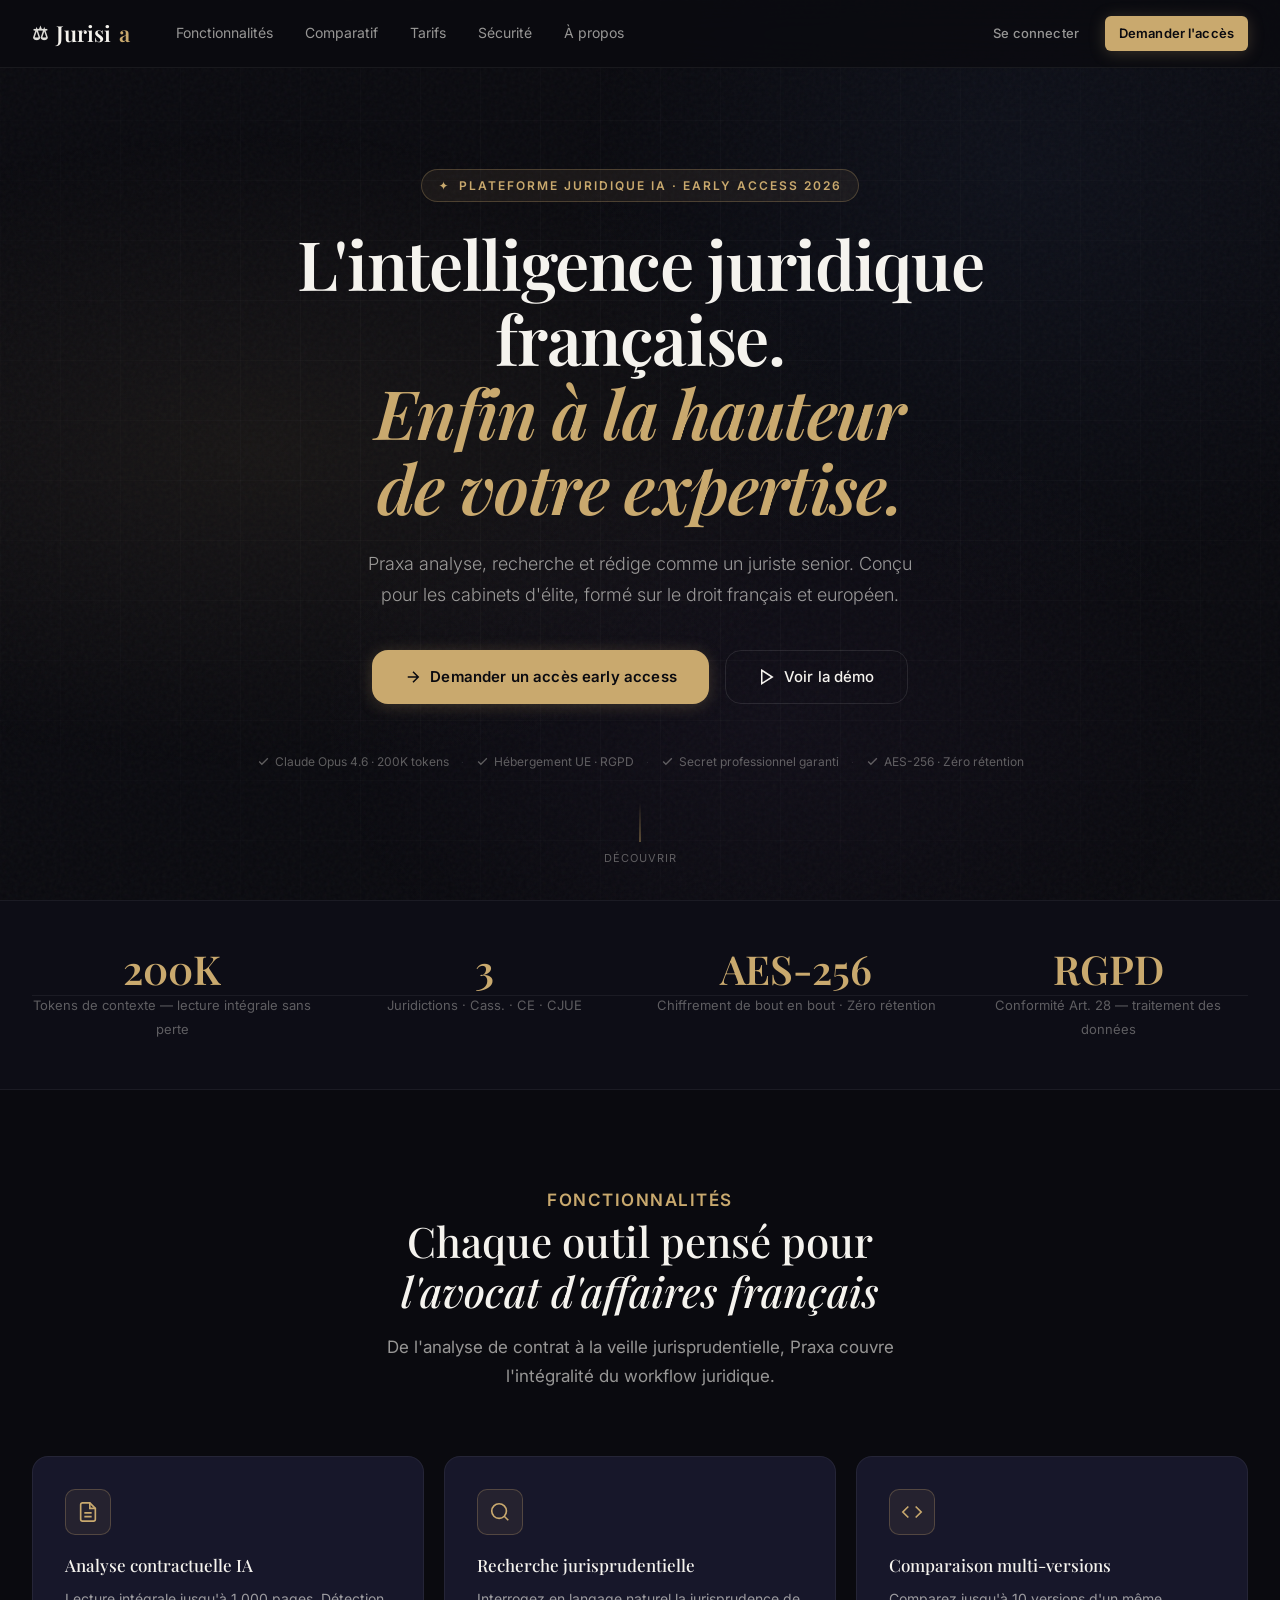
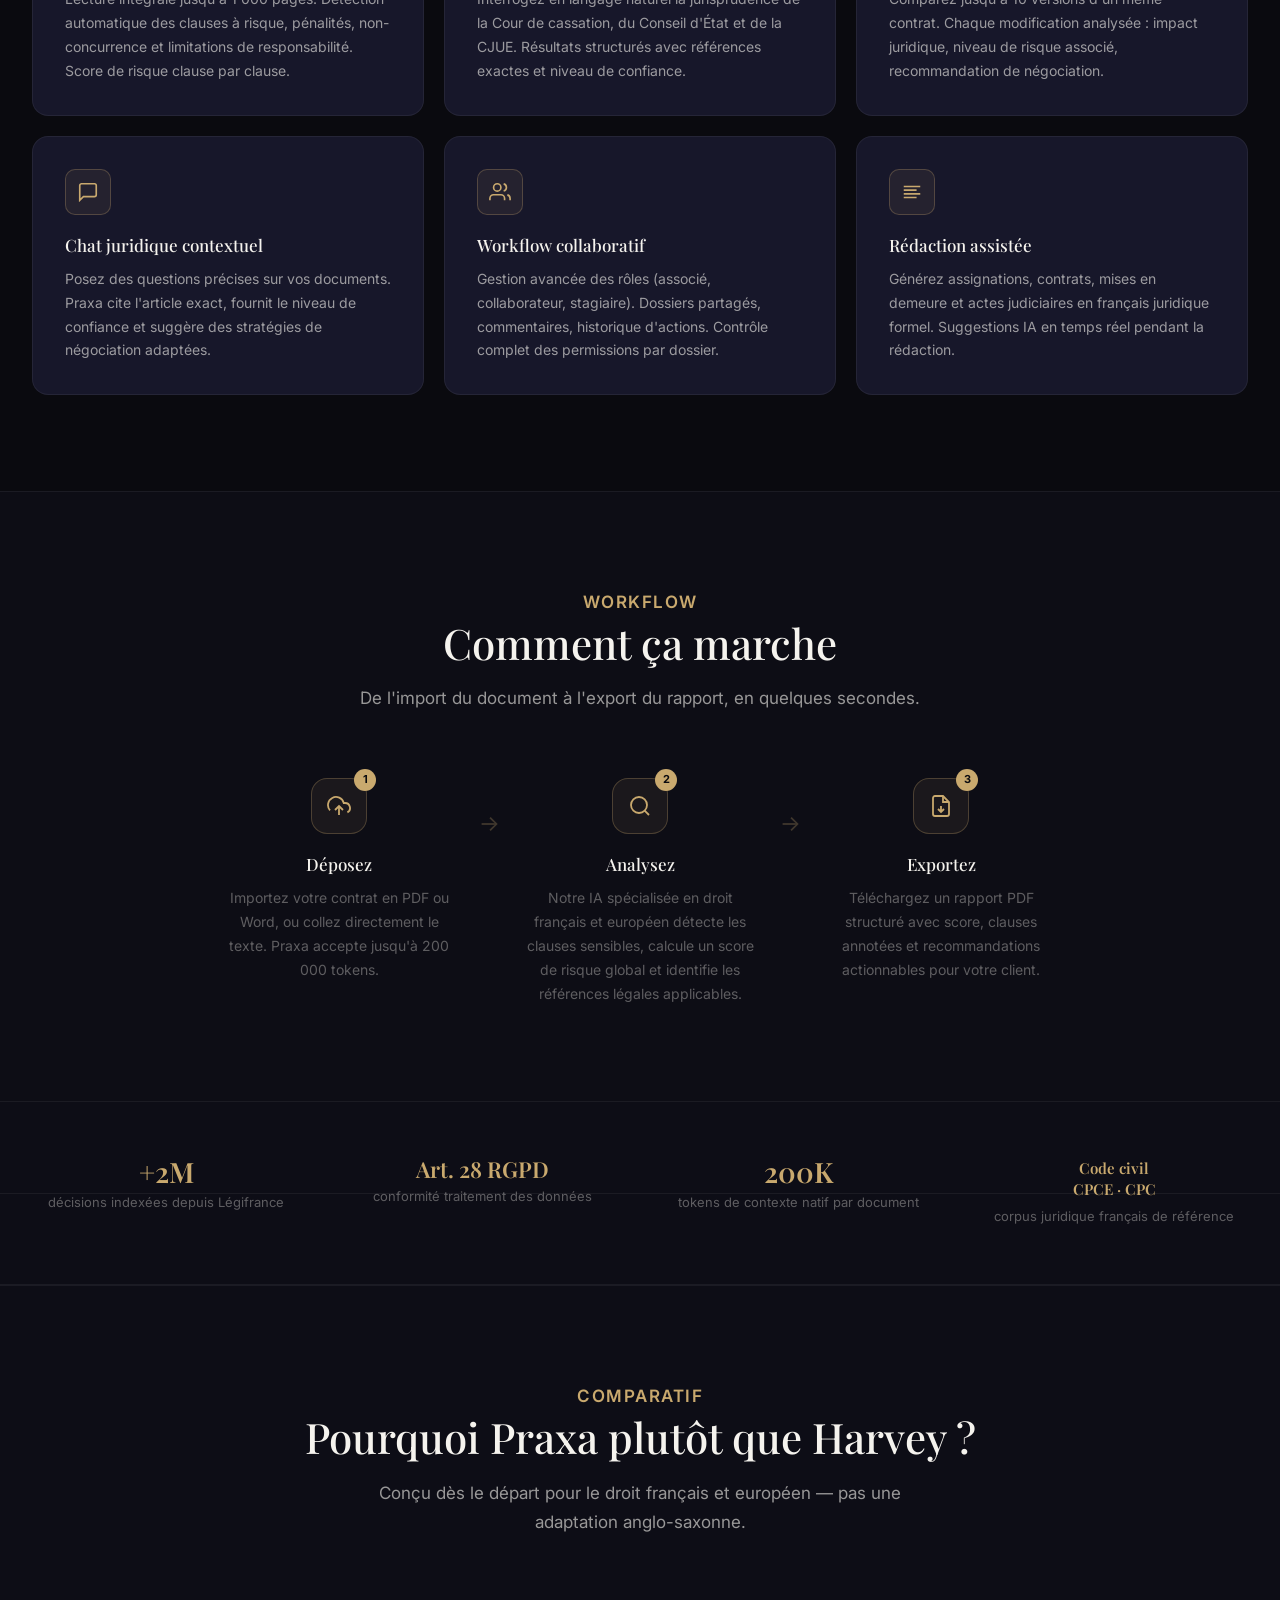
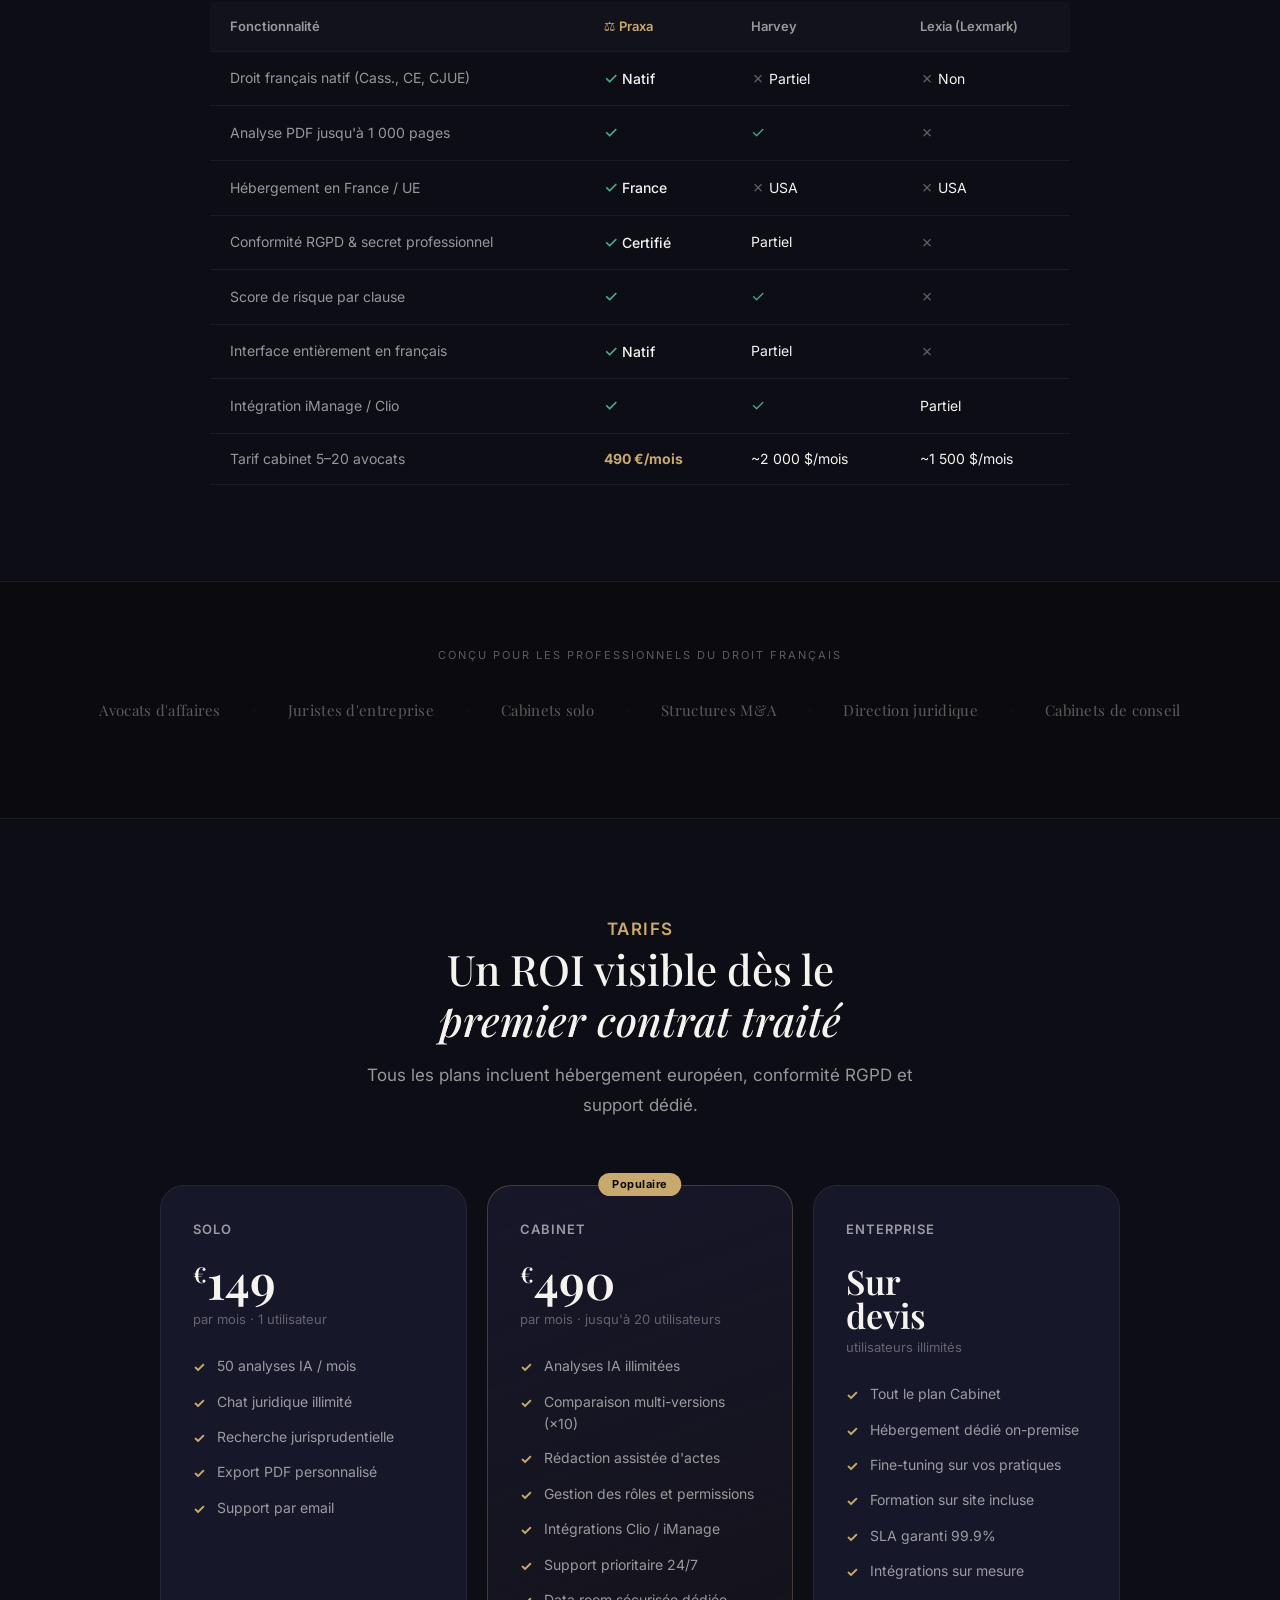
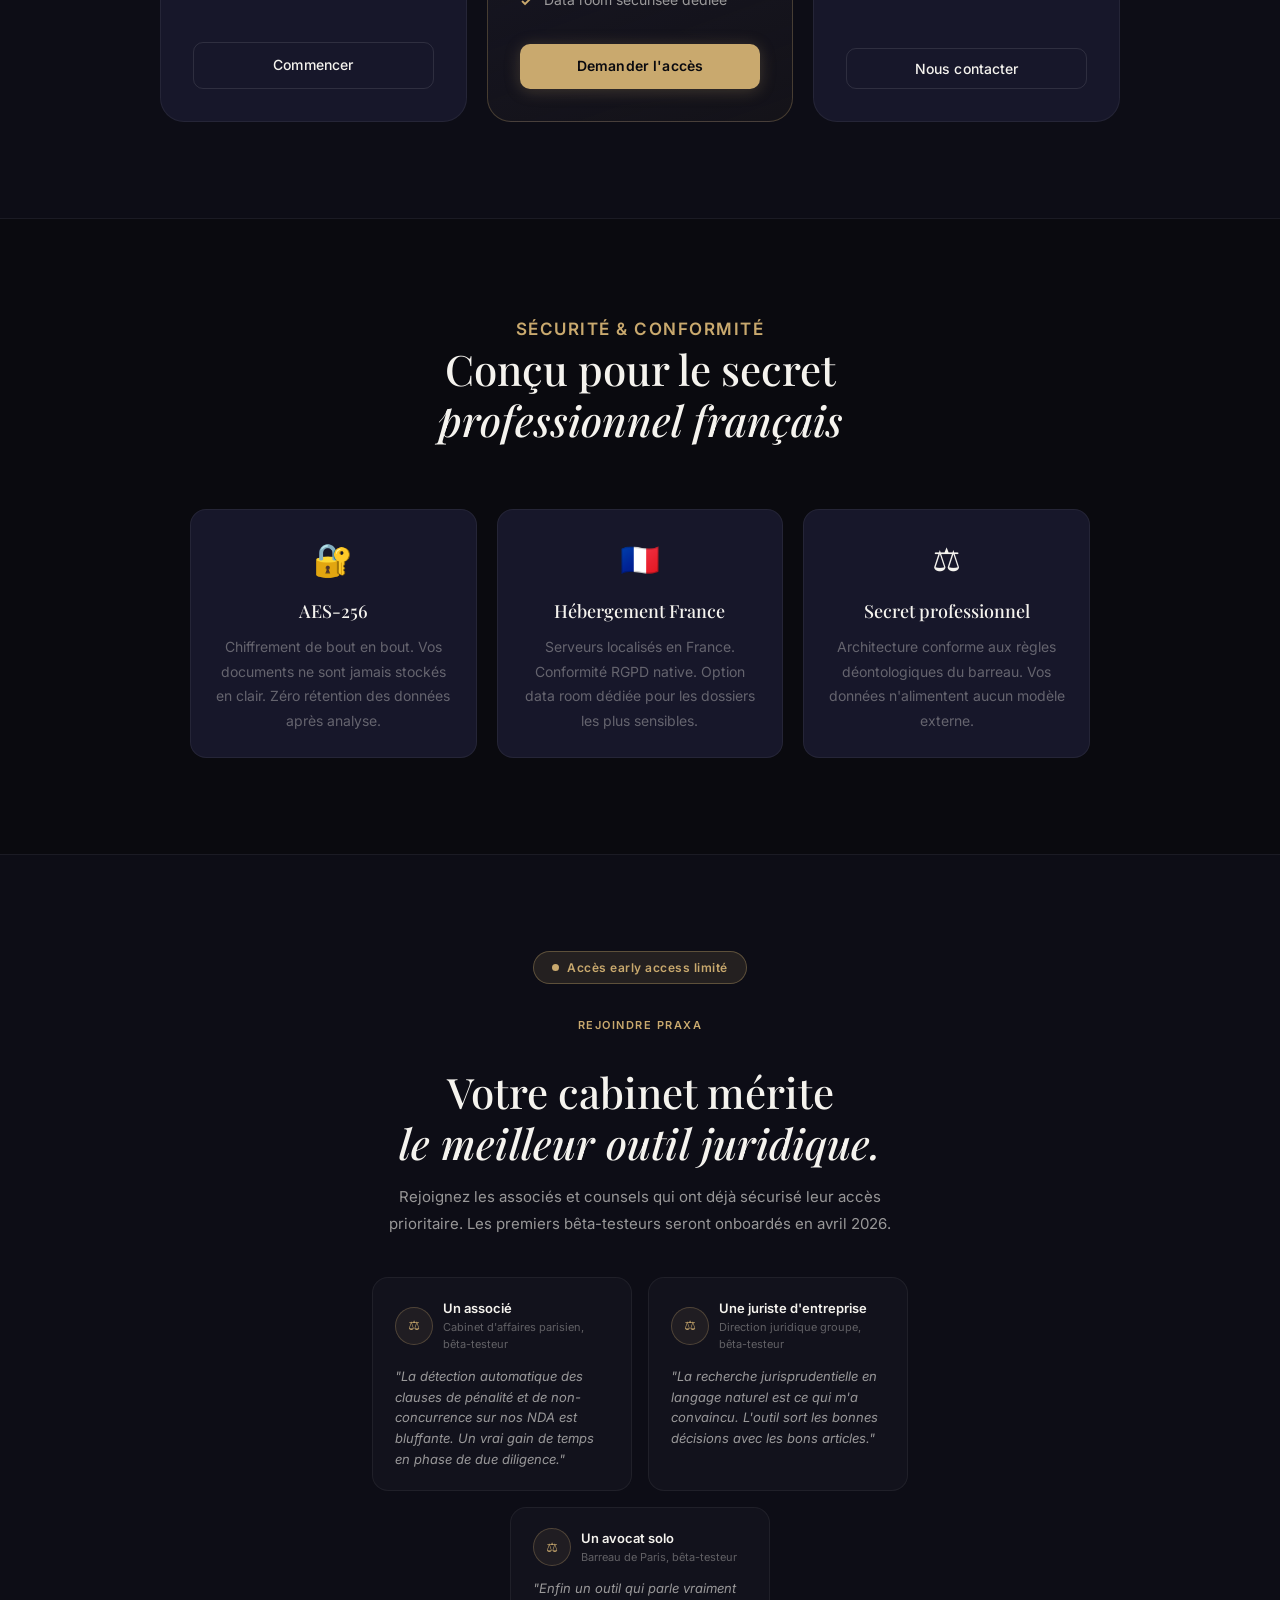
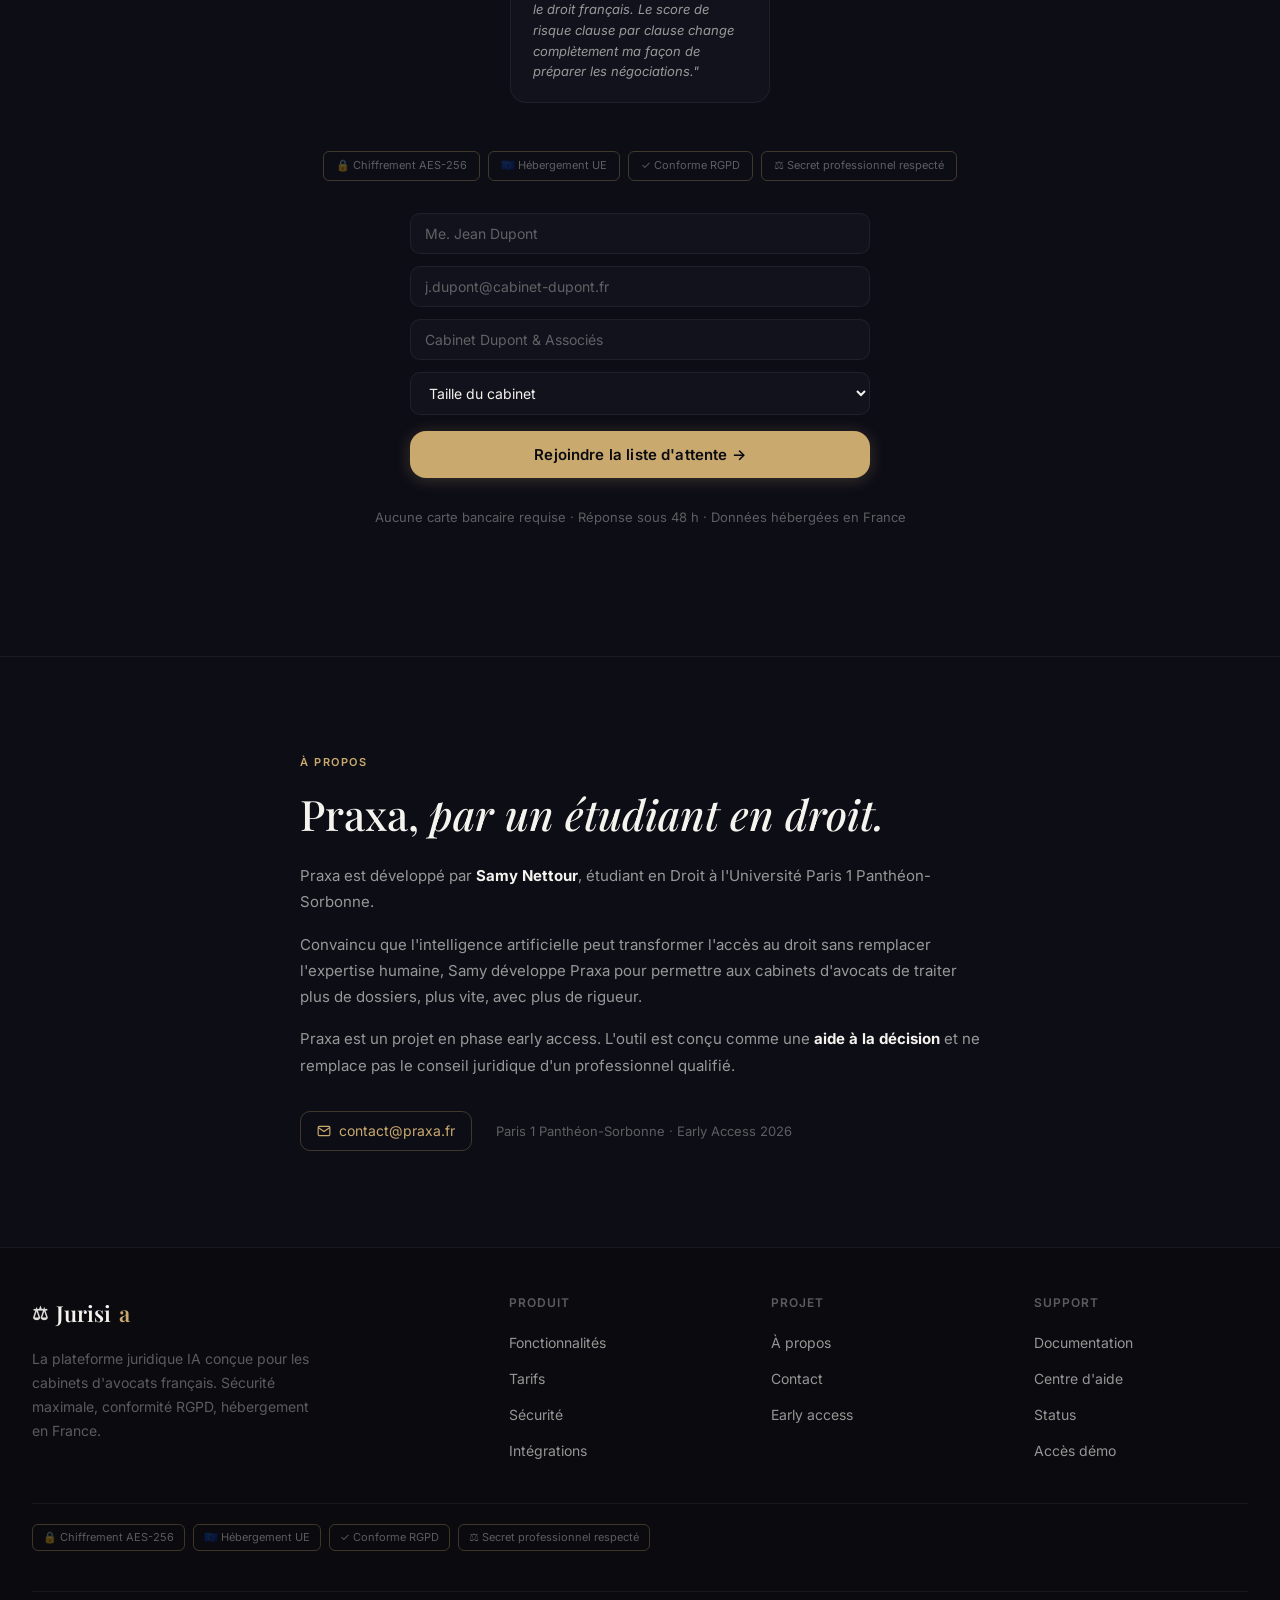
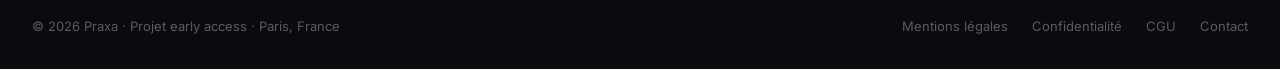
==== commit b3f775d4: "rebranding: Jurisia → Praxa" ====
--- a/index.html
+++ b/index.html
@@ -3,8 +3,8 @@
 <head>
   <meta charset="UTF-8" />
   <meta name="viewport" content="width=device-width, initial-scale=1.0" />
-  <title>Jurisia — Intelligence juridique française</title>
-  <meta name="description" content="Jurisia analyse vos contrats et recherche la jurisprudence française et européenne grâce à l'IA." />
+  <title>Praxa — Intelligence juridique française</title>
+  <meta name="description" content="Praxa analyse vos contrats et recherche la jurisprudence française et européenne grâce à l'IA." />
   <link rel="stylesheet" href="styles.css" />
 </head>
 <body>
@@ -47,7 +47,7 @@
     </h1>
 
     <p class="hero-subtitle">
-      Jurisia analyse, recherche et rédige comme un juriste senior. Conçu pour les cabinets d'élite, formé sur le droit français et européen.
+      Praxa analyse, recherche et rédige comme un juriste senior. Conçu pour les cabinets d'élite, formé sur le droit français et européen.
     </p>
 
     <div class="hero-ctas">
@@ -118,7 +118,7 @@
     <div class="section-header reveal">
       <p class="section-label">Fonctionnalités</p>
       <h2>Chaque outil pensé pour<br /><em>l'avocat d'affaires français</em></h2>
-      <p>De l'analyse de contrat à la veille jurisprudentielle, Jurisia couvre l'intégralité du workflow juridique.</p>
+      <p>De l'analyse de contrat à la veille jurisprudentielle, Praxa couvre l'intégralité du workflow juridique.</p>
     </div>
 
     <div class="features-grid">
@@ -151,7 +151,7 @@
           <svg width="22" height="22" viewBox="0 0 24 24" fill="none" stroke="currentColor" stroke-width="1.8"><path d="M21 15a2 2 0 0 1-2 2H7l-4 4V5a2 2 0 0 1 2-2h14a2 2 0 0 1 2 2z"/></svg>
         </div>
         <h3>Chat juridique contextuel</h3>
-        <p>Posez des questions précises sur vos documents. Jurisia cite l'article exact, fournit le niveau de confiance et suggère des stratégies de négociation adaptées.</p>
+        <p>Posez des questions précises sur vos documents. Praxa cite l'article exact, fournit le niveau de confiance et suggère des stratégies de négociation adaptées.</p>
       </div>
 
       <div class="feature-card reveal reveal-delay-2">
@@ -191,7 +191,7 @@
           <span style="position:absolute;top:-10px;right:-10px;width:22px;height:22px;background:var(--gold);color:var(--bg);border-radius:50%;font-size:11px;font-weight:700;display:flex;align-items:center;justify-content:center;">1</span>
         </div>
         <h4 style="font-family:'Playfair Display',serif;font-size:17px;margin-bottom:var(--space-3);color:var(--text);">Déposez</h4>
-        <p style="font-size:14px;color:var(--text-3);line-height:1.7;">Importez votre contrat en PDF ou Word, ou collez directement le texte. Jurisia accepte jusqu'à 200 000 tokens.</p>
+        <p style="font-size:14px;color:var(--text-3);line-height:1.7;">Importez votre contrat en PDF ou Word, ou collez directement le texte. Praxa accepte jusqu'à 200 000 tokens.</p>
       </div>
 
       <!-- Flèche -->
@@ -251,7 +251,7 @@
   <div class="section-wrap" style="padding-top:0;padding-bottom:0;">
     <div class="section-header reveal">
       <p class="section-label">Comparatif</p>
-      <h2>Pourquoi Jurisia plutôt que Harvey ?</h2>
+      <h2>Pourquoi Praxa plutôt que Harvey ?</h2>
       <p>Conçu dès le départ pour le droit français et européen — pas une adaptation anglo-saxonne.</p>
     </div>
     <div class="compare-table-wrap reveal">
@@ -259,7 +259,7 @@
         <thead>
           <tr>
             <th>Fonctionnalité</th>
-            <th class="highlight-col">⚖ Jurisia</th>
+            <th class="highlight-col">⚖ Praxa</th>
             <th>Harvey</th>
             <th>Lexia (Lexmark)</th>
           </tr>
@@ -393,7 +393,7 @@
       </span>
     </div>
 
-    <p class="section-label" style="text-align:center;">Rejoindre Jurisia</p>
+    <p class="section-label" style="text-align:center;">Rejoindre Praxa</p>
     <h2>Votre cabinet mérite<br /><em>le meilleur outil juridique.</em></h2>
     <p style="max-width:520px;margin:0 auto 40px;">Rejoignez les associés et counsels qui ont déjà sécurisé leur accès prioritaire. Les premiers bêta-testeurs seront onboardés en avril 2026.</p>
 
@@ -481,22 +481,22 @@
   <div class="section-wrap">
     <div style="max-width:680px;margin:0 auto;" class="reveal">
       <p class="section-label">À propos</p>
-      <h2 style="margin-bottom:var(--space-6);">Jurisia, <em>par un étudiant en droit.</em></h2>
+      <h2 style="margin-bottom:var(--space-6);">Praxa, <em>par un étudiant en droit.</em></h2>
 
       <!-- Photo placeholder : décommenter et remplacer src pour ajouter une photo
       <img src="photo.jpg" alt="Samy Nettour" style="width:80px;height:80px;border-radius:50%;object-fit:cover;margin-bottom:var(--space-6);border:2px solid var(--border-gold);" />
       -->
 
       <div style="font-size:15px;color:var(--text-2);line-height:1.85;display:flex;flex-direction:column;gap:var(--space-4);">
-        <p>Jurisia est développé par <strong style="color:var(--text);">Samy Nettour</strong>, étudiant en Droit à l'Université Paris 1 Panthéon-Sorbonne.</p>
-        <p>Convaincu que l'intelligence artificielle peut transformer l'accès au droit sans remplacer l'expertise humaine, Samy développe Jurisia pour permettre aux cabinets d'avocats de traiter plus de dossiers, plus vite, avec plus de rigueur.</p>
-        <p>Jurisia est un projet en phase early access. L'outil est conçu comme une <strong style="color:var(--text);">aide à la décision</strong> et ne remplace pas le conseil juridique d'un professionnel qualifié.</p>
+        <p>Praxa est développé par <strong style="color:var(--text);">Samy Nettour</strong>, étudiant en Droit à l'Université Paris 1 Panthéon-Sorbonne.</p>
+        <p>Convaincu que l'intelligence artificielle peut transformer l'accès au droit sans remplacer l'expertise humaine, Samy développe Praxa pour permettre aux cabinets d'avocats de traiter plus de dossiers, plus vite, avec plus de rigueur.</p>
+        <p>Praxa est un projet en phase early access. L'outil est conçu comme une <strong style="color:var(--text);">aide à la décision</strong> et ne remplace pas le conseil juridique d'un professionnel qualifié.</p>
       </div>
 
       <div style="display:flex;align-items:center;gap:var(--space-6);margin-top:var(--space-8);flex-wrap:wrap;">
-        <a href="mailto:contact@jurisia.fr" style="display:inline-flex;align-items:center;gap:8px;color:var(--gold);font-size:14px;text-decoration:none;border:1px solid var(--border-gold);padding:8px 16px;border-radius:var(--r-md);">
+        <a href="mailto:contact@praxa.fr" style="display:inline-flex;align-items:center;gap:8px;color:var(--gold);font-size:14px;text-decoration:none;border:1px solid var(--border-gold);padding:8px 16px;border-radius:var(--r-md);">
           <svg width="14" height="14" viewBox="0 0 24 24" fill="none" stroke="currentColor" stroke-width="2"><path d="M4 4h16c1.1 0 2 .9 2 2v12c0 1.1-.9 2-2 2H4c-1.1 0-2-.9-2-2V6c0-1.1.9-2 2-2z"/><polyline points="22,6 12,13 2,6"/></svg>
-          contact@jurisia.fr
+          contact@praxa.fr
         </a>
         <span style="font-size:13px;color:var(--text-3);">Paris 1 Panthéon-Sorbonne · Early Access 2026</span>
       </div>
@@ -528,7 +528,7 @@
         <h4>Projet</h4>
         <ul>
           <li><a href="#apropos">À propos</a></li>
-          <li><a href="mailto:contact@jurisia.fr">Contact</a></li>
+          <li><a href="mailto:contact@praxa.fr">Contact</a></li>
           <li><a href="#waitlist">Early access</a></li>
         </ul>
       </div>
@@ -550,12 +550,12 @@
       <span style="display:inline-flex;align-items:center;gap:5px;padding:4px 10px;border:1px solid var(--border-gold);border-radius:var(--r-sm);font-size:11px;color:var(--text-3);">⚖ Secret professionnel respecté</span>
     </div>
     <div class="footer-bottom">
-      <span>© 2026 Jurisia · Projet early access · Paris, France</span>
+      <span>© 2026 Praxa · Projet early access · Paris, France</span>
       <div class="footer-bottom-links">
         <a href="#">Mentions légales</a>
         <a href="#">Confidentialité</a>
         <a href="#">CGU</a>
-        <a href="mailto:contact@jurisia.fr">Contact</a>
+        <a href="mailto:contact@praxa.fr">Contact</a>
       </div>
     </div>
   </div>
@@ -608,9 +608,9 @@
       // Store in localStorage
       try {
         const entry    = { name, email, cabinet, size, date: new Date().toISOString() };
-        const existing = JSON.parse(localStorage.getItem('jurisia_waitlist') || '[]');
+        const existing = JSON.parse(localStorage.getItem('praxa_waitlist') || '[]');
         existing.push(entry);
-        localStorage.setItem('jurisia_waitlist', JSON.stringify(existing));
+        localStorage.setItem('praxa_waitlist', JSON.stringify(existing));
       } catch (_) {}
 
       // Send to Formspree — non-blocking, failure is silent
--- a/styles.css
+++ b/styles.css
@@ -1,5 +1,5 @@
 /* ============================================================
-   Jurisia — Design System
+   Praxa — Design System
    Luxury French Legal SaaS · Dark Edition
    ============================================================ */
 
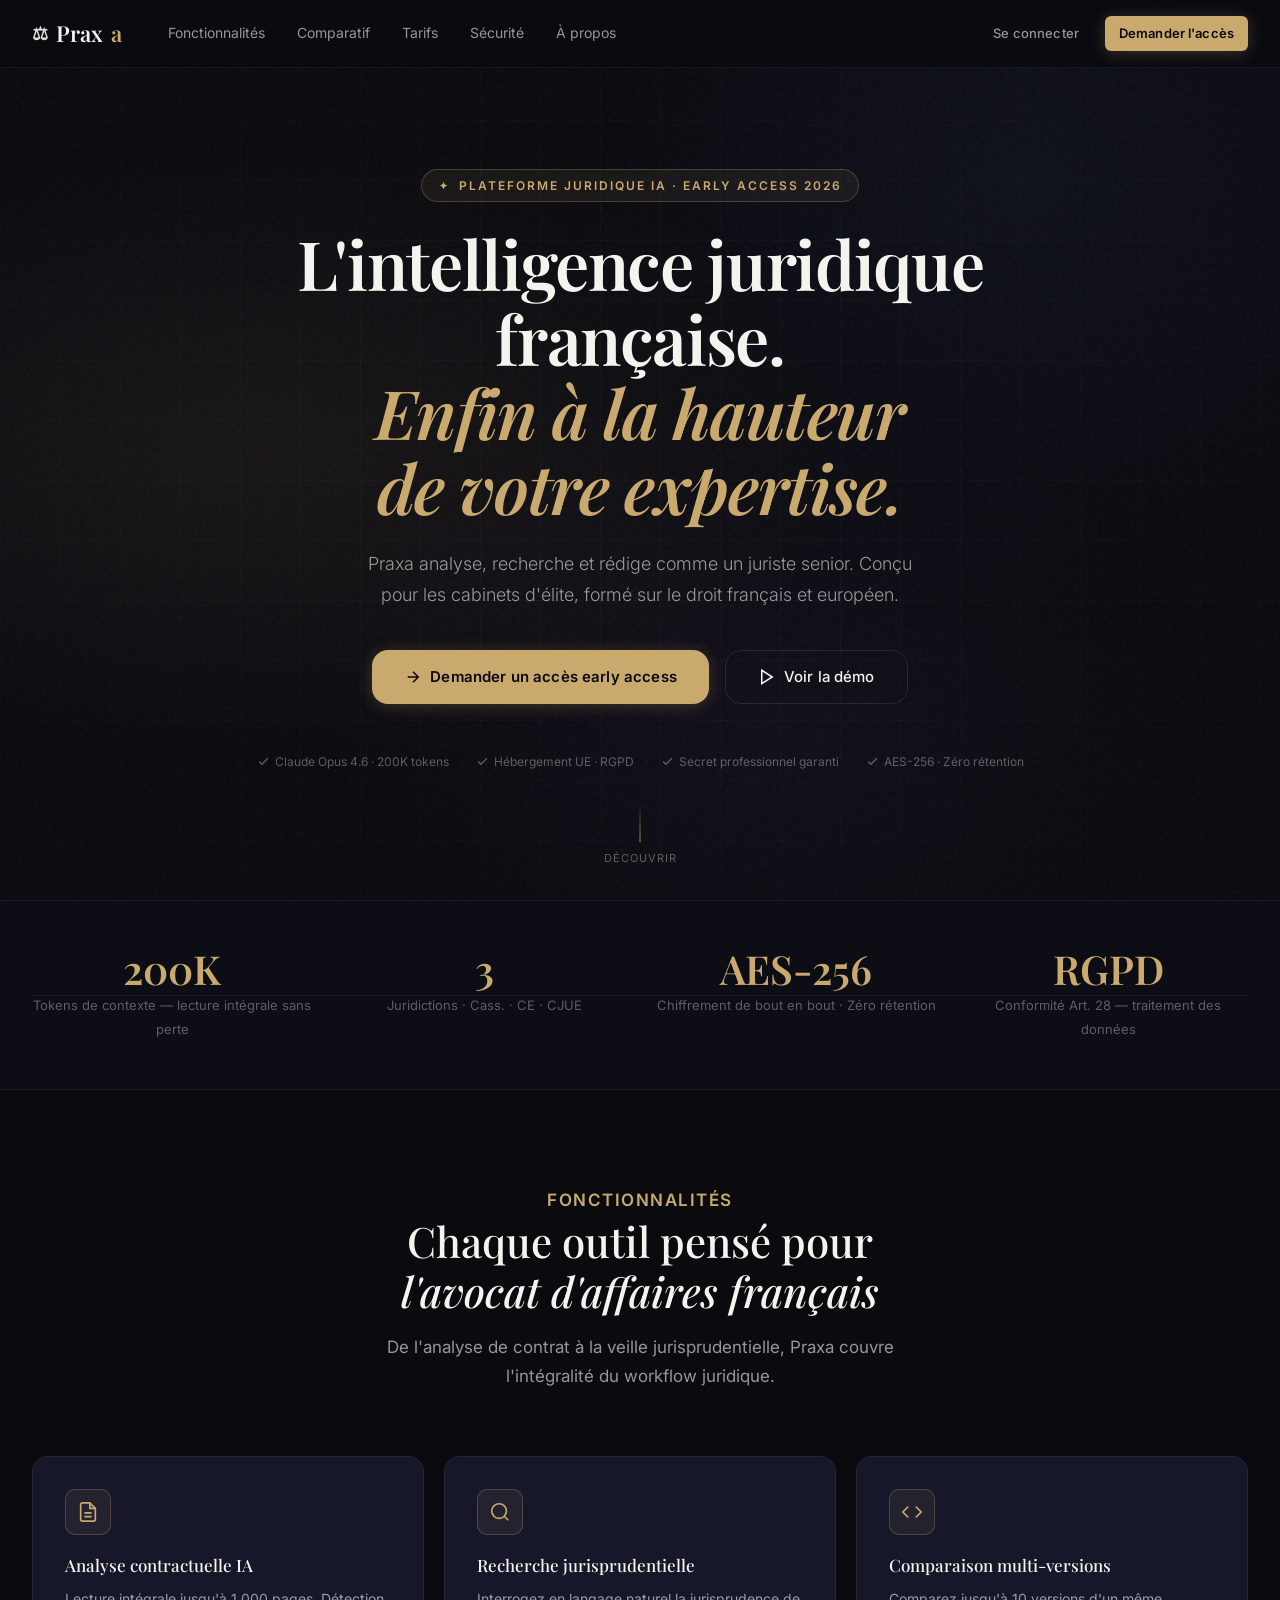
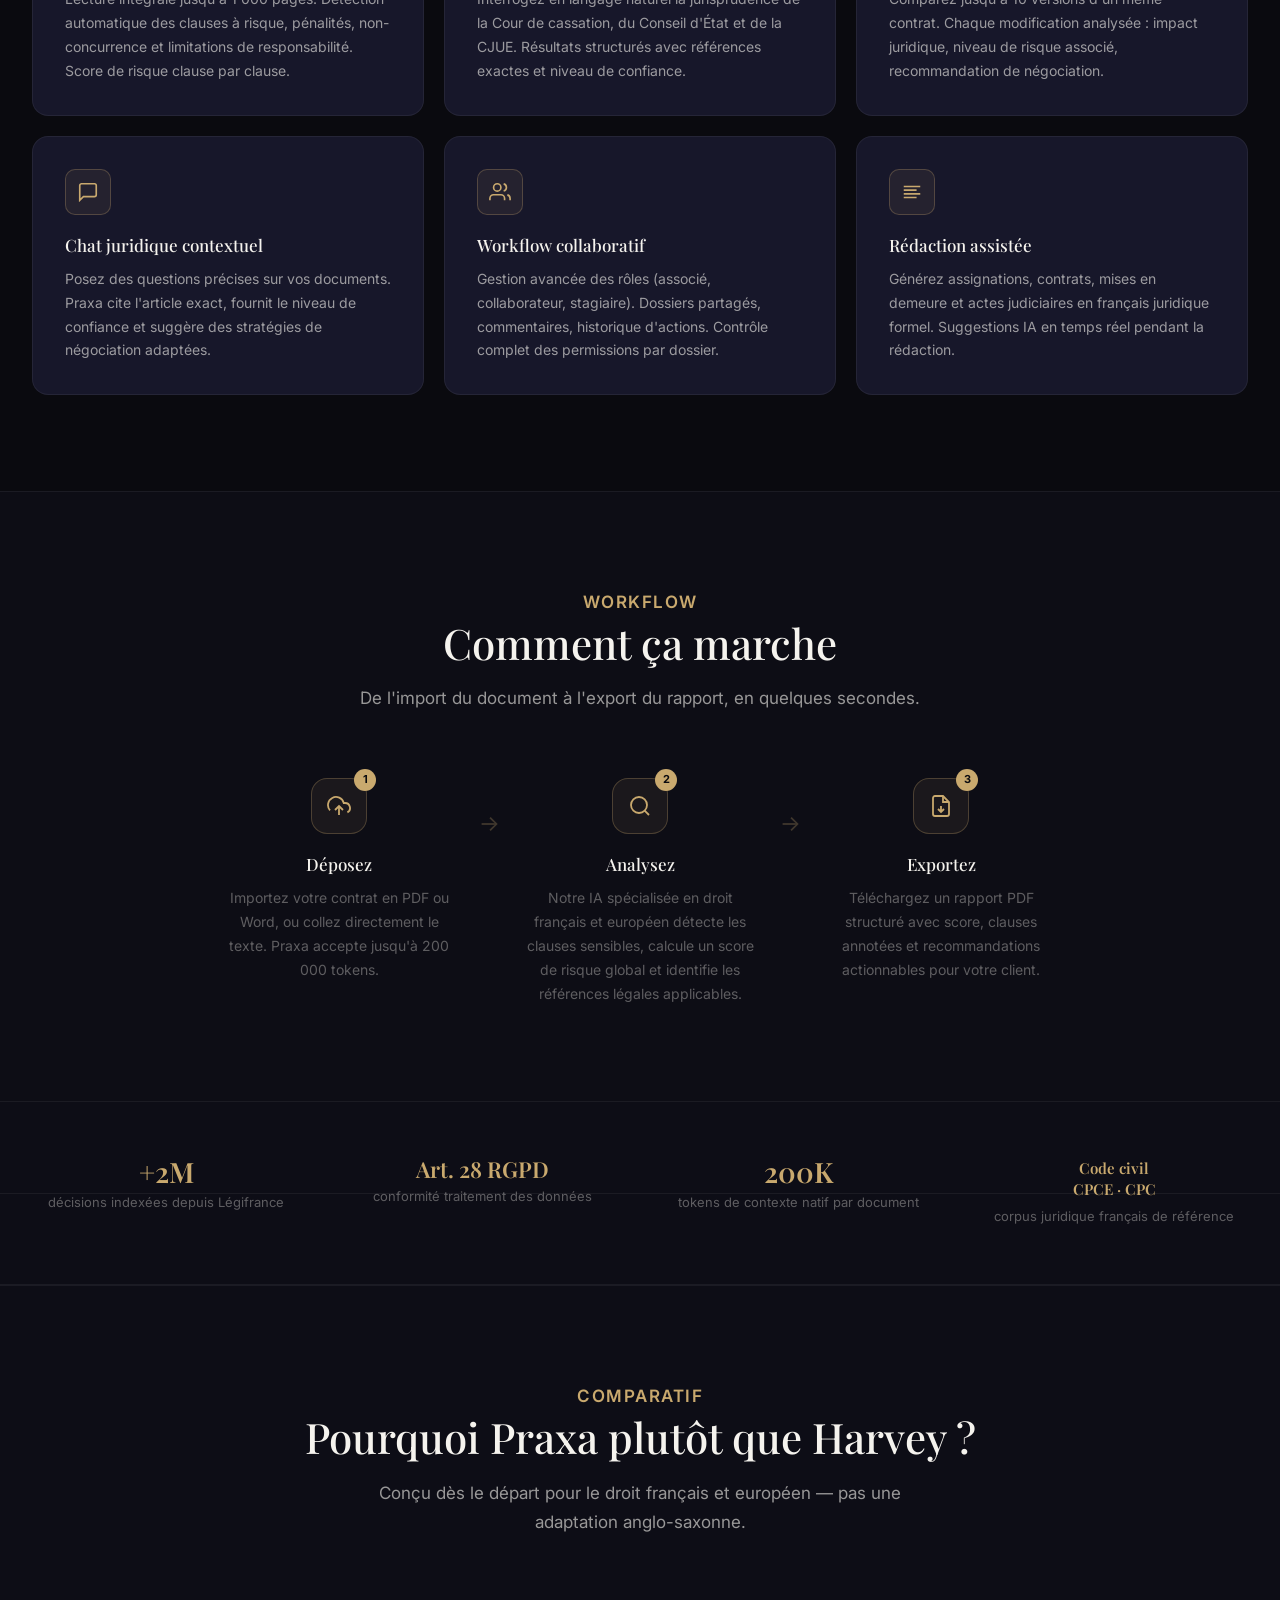
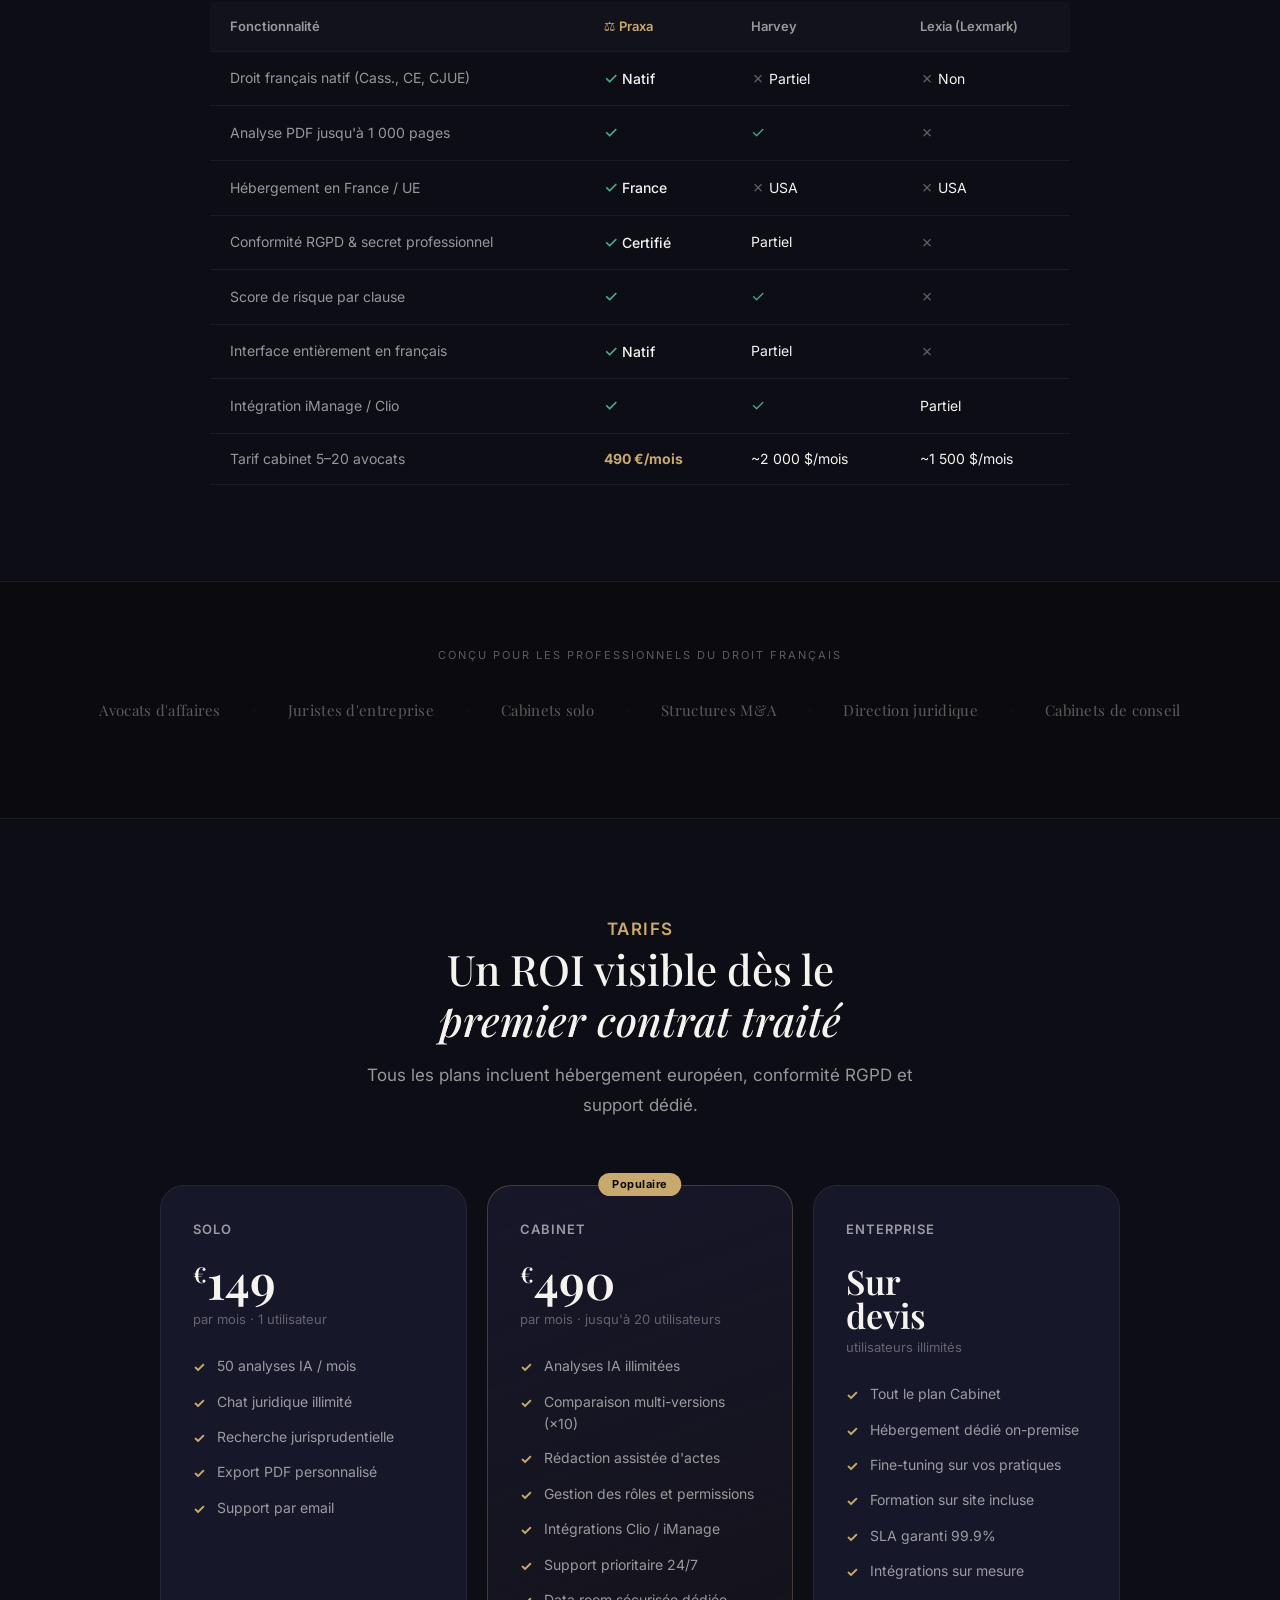
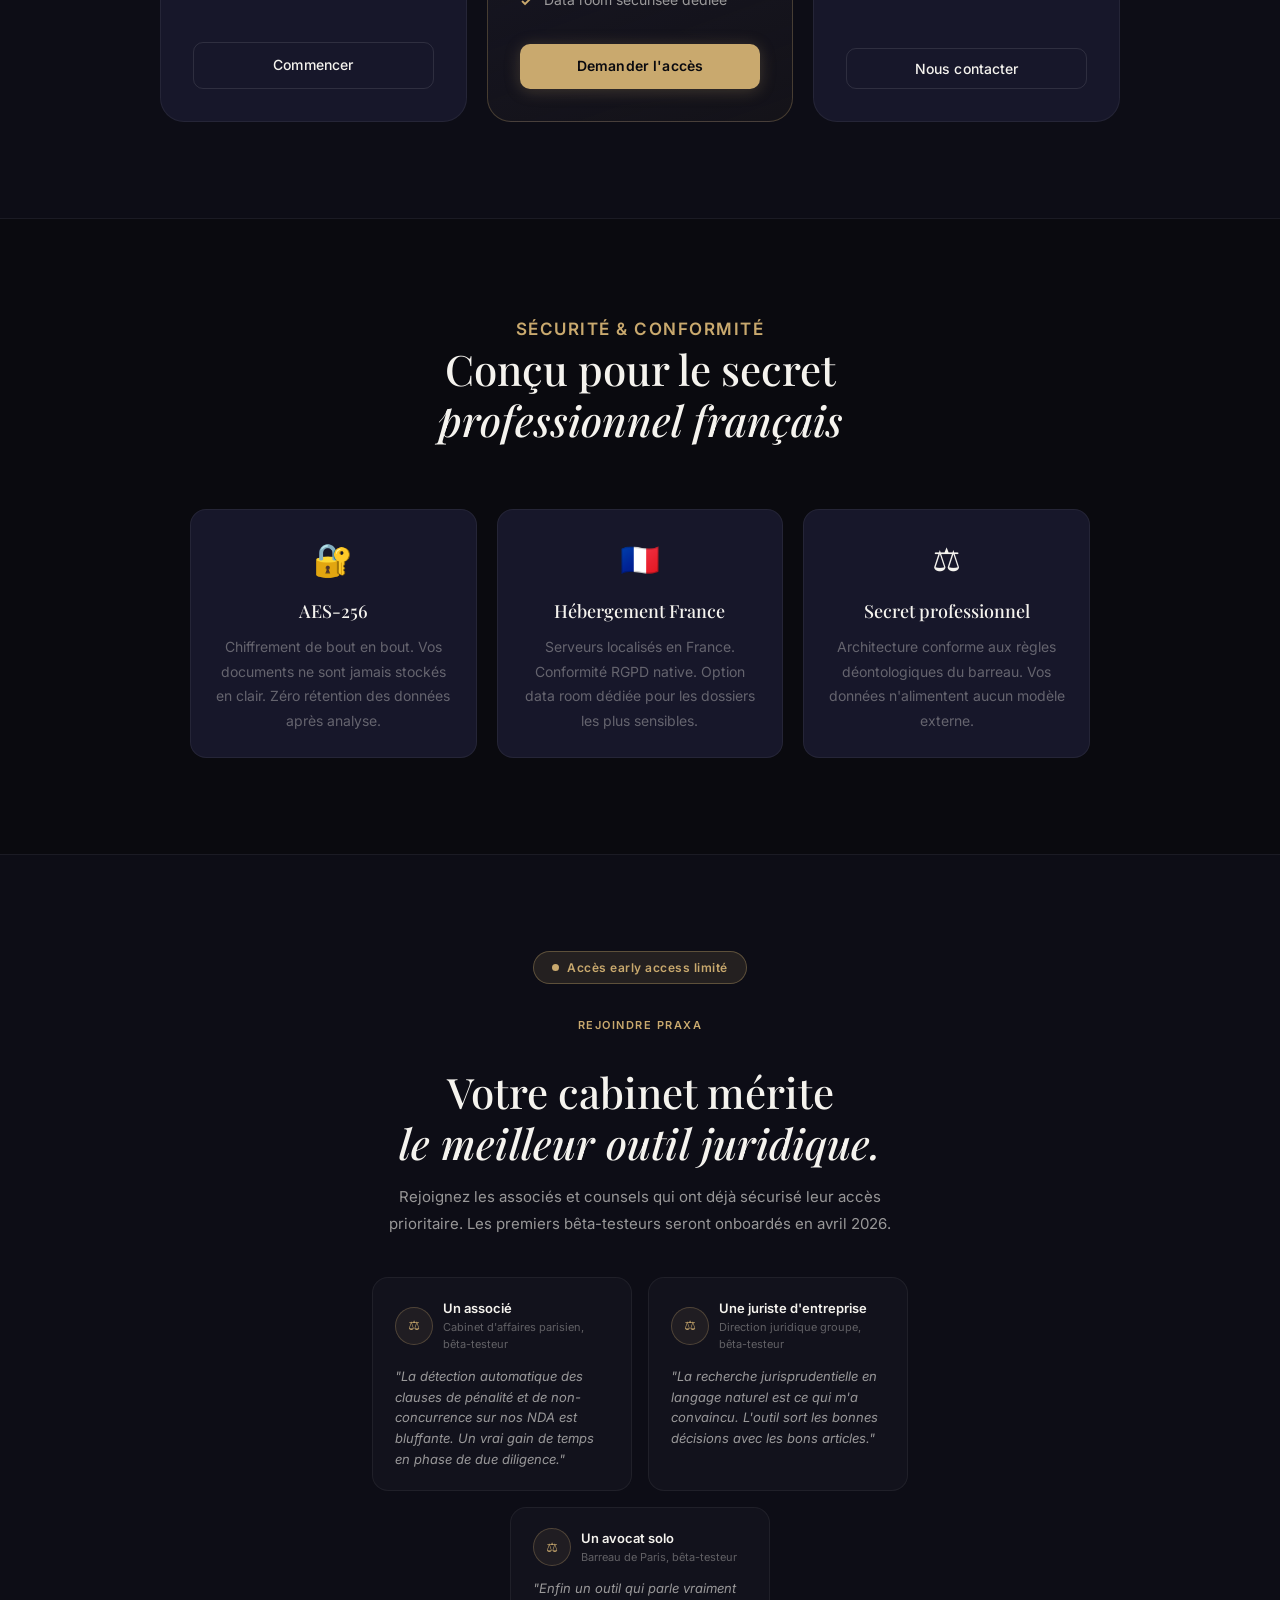
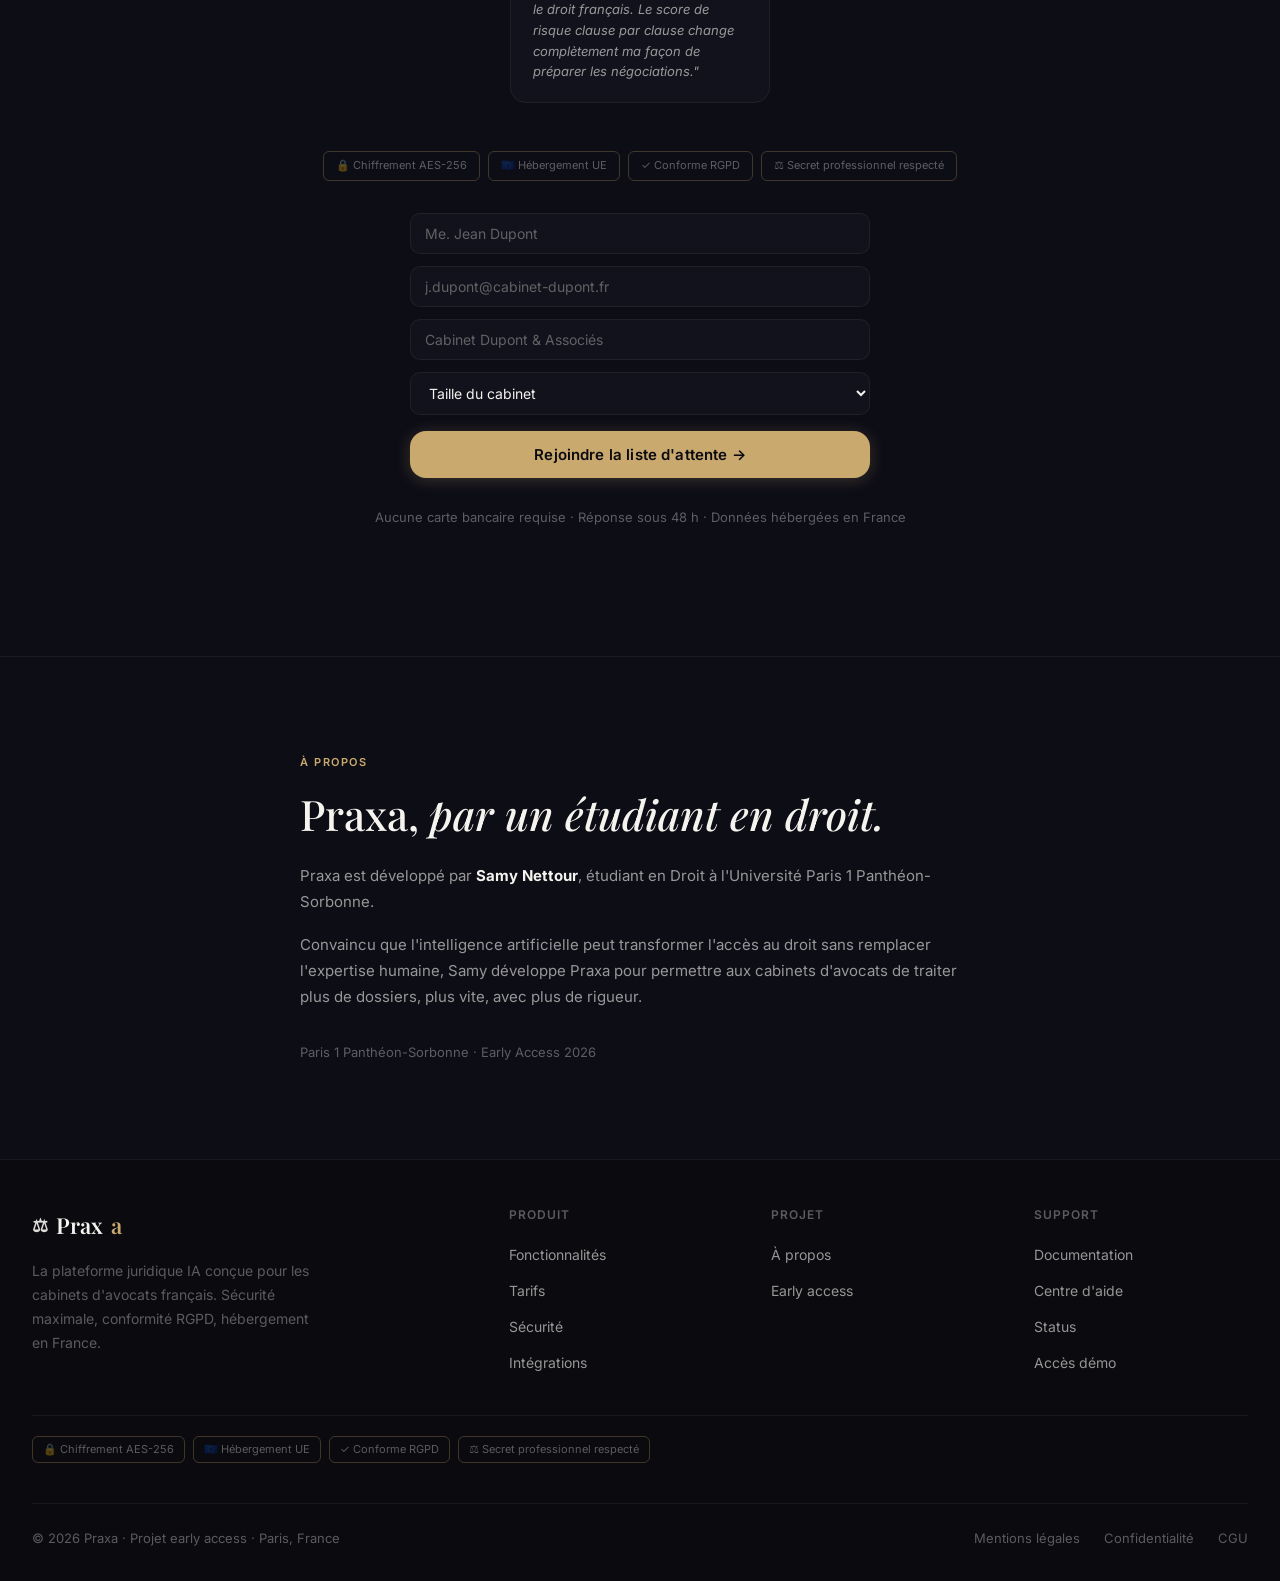
==== commit 7007d004: "rebranding: fix logo, remove early-access disclaimer and contact email - Logo nav + footer : Jurisia" ====
--- a/index.html
+++ b/index.html
@@ -14,7 +14,7 @@
   <div class="nav-inner">
     <a href="index.html" class="logo">
       <span class="logo-icon">⚖</span>
-      Jurisi<span class="logo-accent">a</span>
+      Prax<span class="logo-accent">a</span>
     </a>
     <div class="nav-links">
       <a href="#fonctionnalites">Fonctionnalités</a>
@@ -490,14 +490,9 @@
       <div style="font-size:15px;color:var(--text-2);line-height:1.85;display:flex;flex-direction:column;gap:var(--space-4);">
         <p>Praxa est développé par <strong style="color:var(--text);">Samy Nettour</strong>, étudiant en Droit à l'Université Paris 1 Panthéon-Sorbonne.</p>
         <p>Convaincu que l'intelligence artificielle peut transformer l'accès au droit sans remplacer l'expertise humaine, Samy développe Praxa pour permettre aux cabinets d'avocats de traiter plus de dossiers, plus vite, avec plus de rigueur.</p>
-        <p>Praxa est un projet en phase early access. L'outil est conçu comme une <strong style="color:var(--text);">aide à la décision</strong> et ne remplace pas le conseil juridique d'un professionnel qualifié.</p>
       </div>
 
       <div style="display:flex;align-items:center;gap:var(--space-6);margin-top:var(--space-8);flex-wrap:wrap;">
-        <a href="mailto:contact@praxa.fr" style="display:inline-flex;align-items:center;gap:8px;color:var(--gold);font-size:14px;text-decoration:none;border:1px solid var(--border-gold);padding:8px 16px;border-radius:var(--r-md);">
-          <svg width="14" height="14" viewBox="0 0 24 24" fill="none" stroke="currentColor" stroke-width="2"><path d="M4 4h16c1.1 0 2 .9 2 2v12c0 1.1-.9 2-2 2H4c-1.1 0-2-.9-2-2V6c0-1.1.9-2 2-2z"/><polyline points="22,6 12,13 2,6"/></svg>
-          contact@praxa.fr
-        </a>
         <span style="font-size:13px;color:var(--text-3);">Paris 1 Panthéon-Sorbonne · Early Access 2026</span>
       </div>
     </div>
@@ -511,7 +506,7 @@
       <div class="footer-brand">
         <div class="logo" style="margin-bottom:var(--space-4);">
           <span class="logo-icon">⚖</span>
-          Jurisi<span class="logo-accent">a</span>
+          Prax<span class="logo-accent">a</span>
         </div>
         <p>La plateforme juridique IA conçue pour les cabinets d'avocats français. Sécurité maximale, conformité RGPD, hébergement en France.</p>
       </div>
@@ -528,7 +523,6 @@
         <h4>Projet</h4>
         <ul>
           <li><a href="#apropos">À propos</a></li>
-          <li><a href="mailto:contact@praxa.fr">Contact</a></li>
           <li><a href="#waitlist">Early access</a></li>
         </ul>
       </div>
@@ -555,7 +549,6 @@
         <a href="#">Mentions légales</a>
         <a href="#">Confidentialité</a>
         <a href="#">CGU</a>
-        <a href="mailto:contact@praxa.fr">Contact</a>
       </div>
     </div>
   </div>
